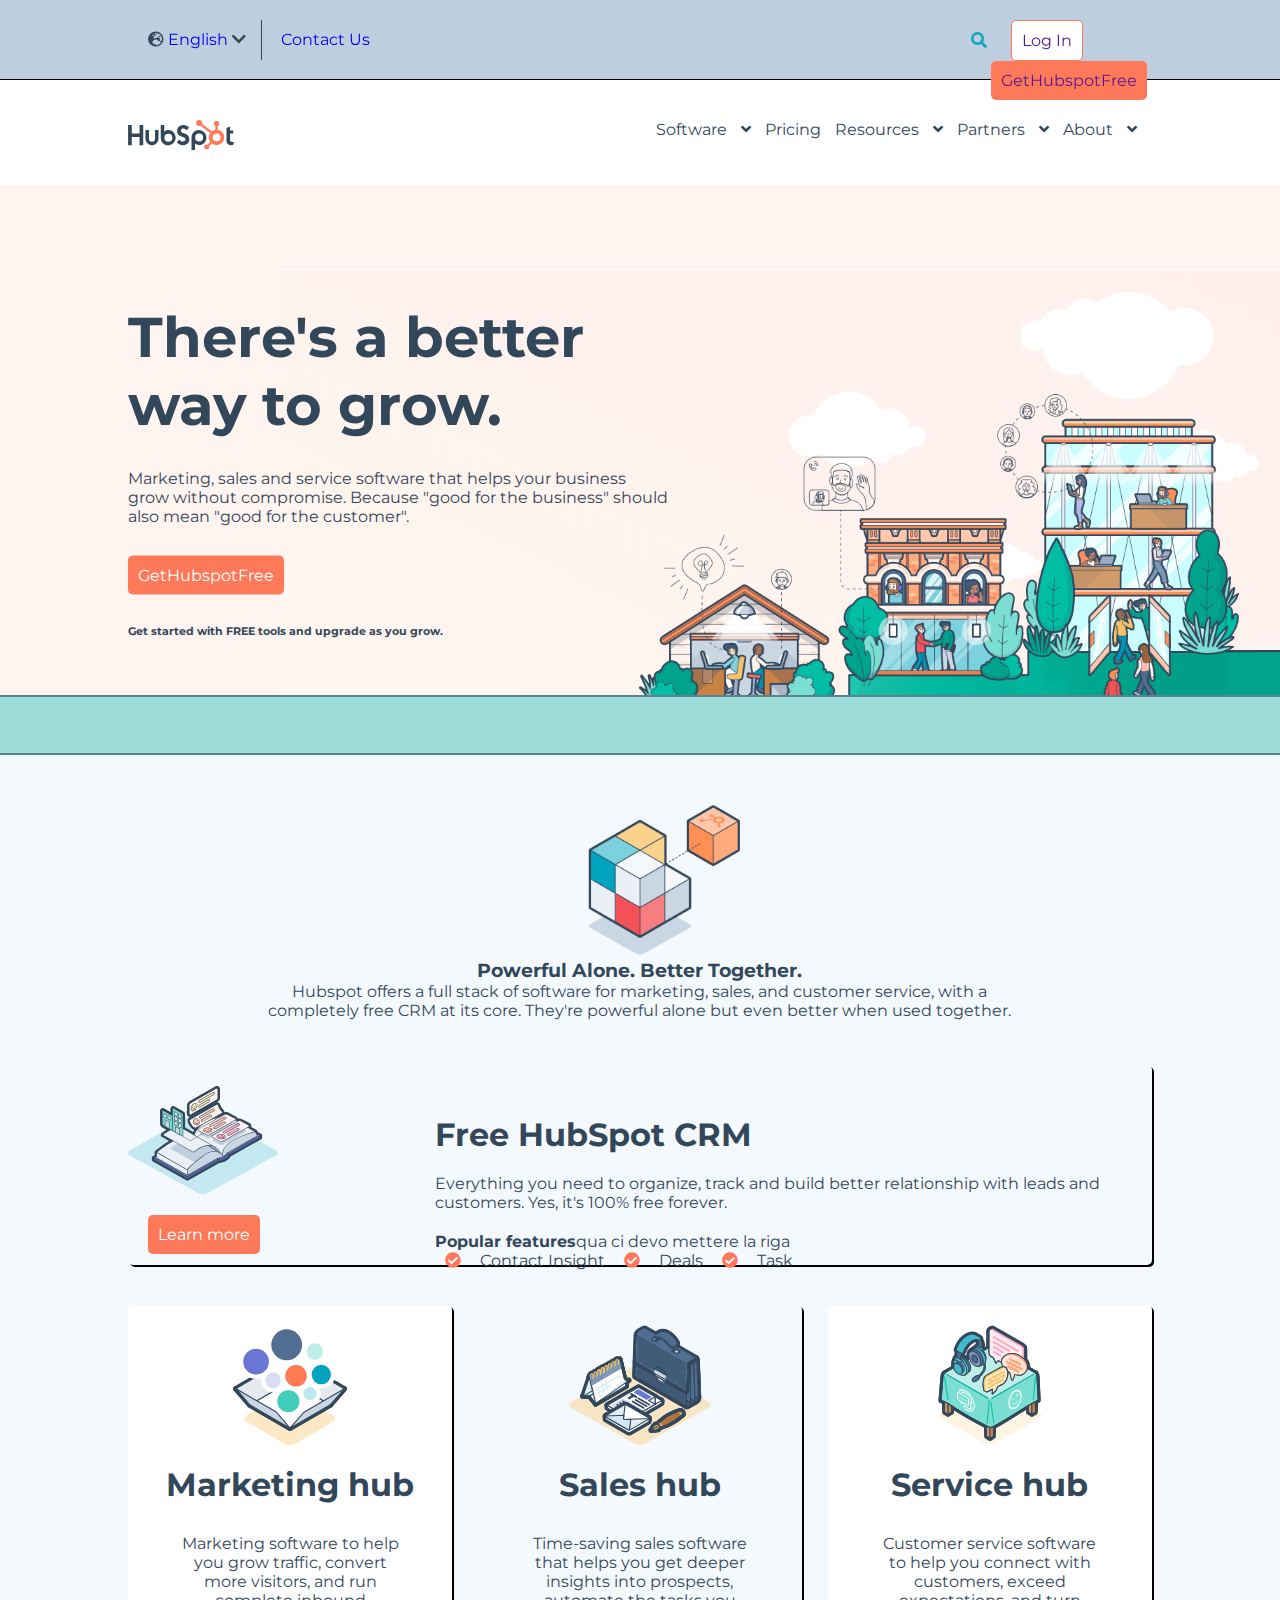
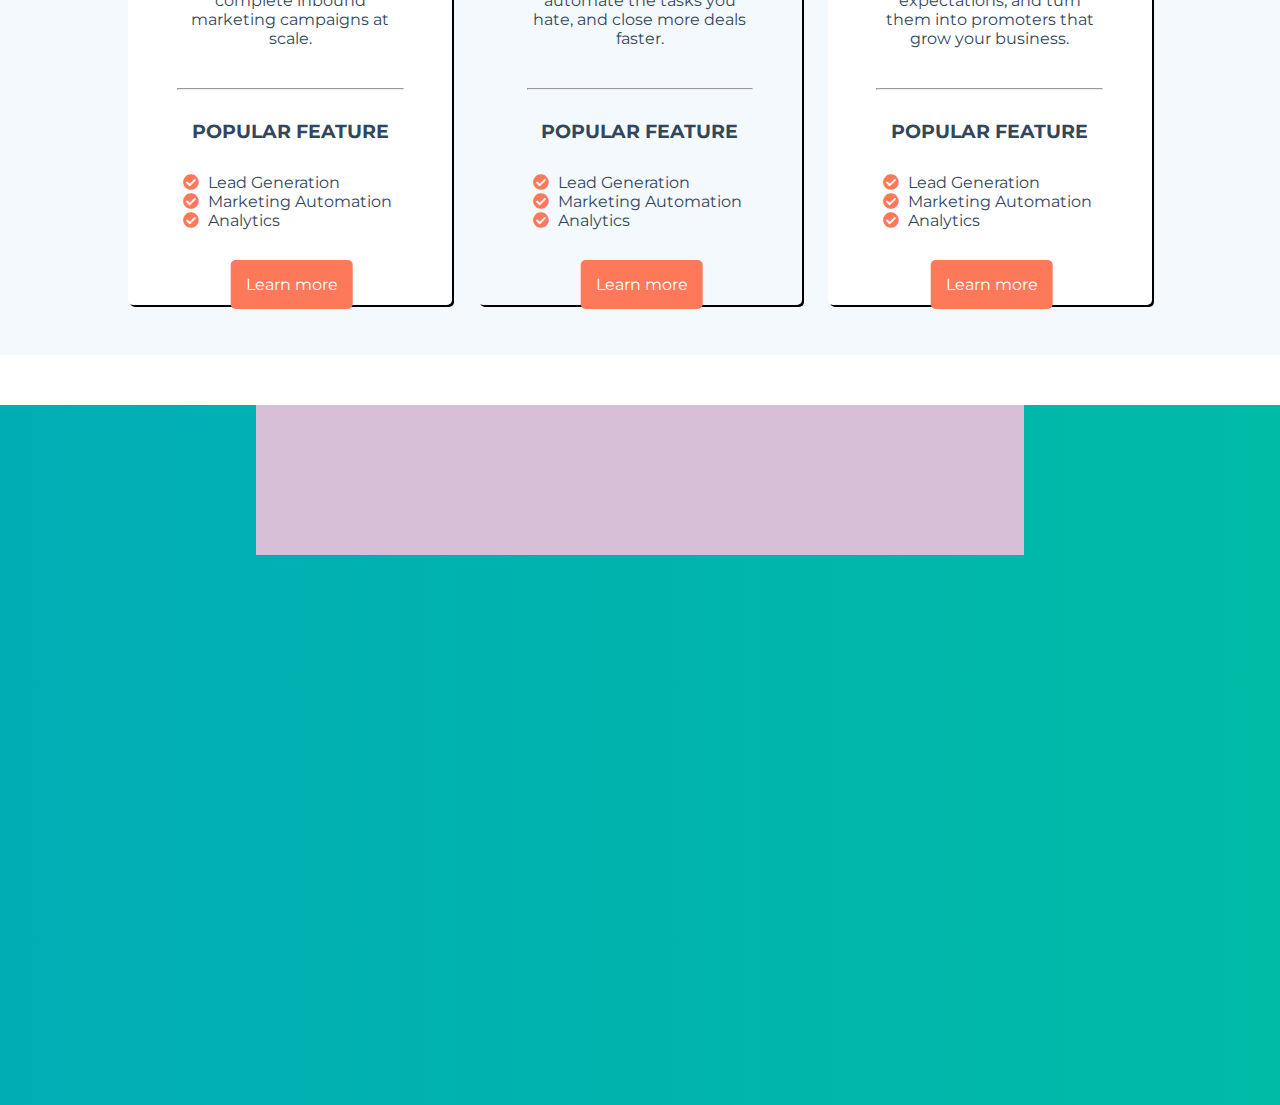
==== assets/index.html @ 080c0c71 "monday push" ====
<!DOCTYPE html>
<html lang="en">
<head>
  <meta charset="UTF-8">
  <meta http-equiv="X-UA-Compatible" content="IE=edge">
  <meta name="viewport" content="width=,initial-scale=1.0">
  <link rel="preconnect" href="https://fonts.gstatic.com">
  <link href="https://fonts.googleapis.com/css2?family=Montserrat:wght@200;400;600;800&display=swap" rel="stylesheet">
  <link rel="stylesheet" href="  https://cdnjs.cloudflare.com/ajax/libs/font-awesome/5.15.2/css/all.min.css">
  <link rel="stylesheet" href="css/style.css">
  <title>Hubspot</title>
</head>

<!-- qua si inizia a piangere -->
<body>
<header>
  <div class="fixnav"> <!-- nav menù fixed -->
    <div class="fixnav-box clearfix">
      <div class="nav-box1 w-50 float-left"> <!-- english - contact us -->
        <div class="english grp-thing">
          <i class="fas fa-globe-europe"></i>
          <a href="#">English</a>
          <i class="fas fa-chevron-down"></i>
        </div>
        <div class="cntc-us grp-thing">
          <a href="#">Contact Us</a>
        </div>
      </div>
      <div class="nav-box2 w-50 float-left"> <!-- buttons login free -->
        <div class="lens grp-thing">
          <i class="fas fa-search"></i>
        </div>
        <div class="btn white-btn">
          <a href="">Log In</a>
        </div>
        <div class="btn orange-btn">
          <a href="">GetHubspotFree</a>
        </div>
      </div>
    </div>
  </div>

  <div class="menu-hub"> <!-- menù di navigazione -->
    <div class="menuhub-box clearfix">
      <div class="logo-hub w-50 float-left"> <!-- logo -->
        <img src="img/logo.svg" alt="logo con o arancio">
      </div>
      <div class="list-hub w-50 float-left"> <!-- lista con le freccette -->
        <ul>
          <li>
            Software
          </li>
          <li>
            <i class="fas fa-angle-down"></i>
          </li>
          <li>
            Pricing
          </li>
          <li>
            Resources
          </li>
          <li>
            <i class="fas fa-angle-down"></i>
          </li>
          <li>
            Partners
          </li>
          <li>
            <i class="fas fa-angle-down"></i>
          </li>
          <li>
            About
          </li>
          <li>
            <i class="fas fa-angle-down"></i>
          </li>
        </ul>
      </div>
    </div>
  </div>

  <div class="jumbotron"> <!--  -->
    <div class="jumbo-box">
      <div class="jumbotron-txt w-50">
        <div class="jmb-blabla">
          <h1>There's a better way to grow.</h1>
          <p>Marketing, sales and service software that helps your business grow without compromise. Because "good for the business" should also mean "good for the customer".</p>
        </div>
        <a class="btn orange-btn big">
          GetHubspotFree
        </a>
        <h6>
          Get started with FREE tools and upgrade as you grow.
        </h6>
      </div>
    </div>
    <div class="green-box">
    </div>
  </div>
</header>

<section class="grey-cube"> <!-- parte col mini cubo in alto-->
  <div class="box-cubo">
    <div class="cubo"> <!-- questo è il box col cubo -->
      <div>
        <img src="img/cube.webp" alt="">
      </div>
      <div class="cubo-txt">
        <h3>
          Powerful Alone. Better Together.
        </h3>
        <p>
          Hubspot offers a full stack of software for marketing, sales, and customer service, with a completely free CRM at its core. They're powerful alone  but even better when used together.
        </p>
      </div>

    </div>
  </div>

  <div class="free-crm clearfix"> <!-- parte del free crm -->
    <div class="crm-book float-left"> <!-- parte 40% -->
      <img src="img/book.svg" alt="libraccio">
      <div class="btn orange-btn">
        Learn more
      </div>
    </div>
    <div class="crm-txt float-left"> <!-- parte 60% -->
      <h1>
        Free HubSpot CRM
      </h1>
      <p>
        Everything you need to organize, track and build better relationship with leads and customers. Yes, it's 100% free forever. 
      </p>
      <div class="line w-50 clearfix">
        <div class="pop-txt float-left">
          <h4>
            Popular features
          </h4>
        </div>
        <div class="pop-line float-left">
          qua ci devo mettere la riga
        </div>
      </div>
      <div class="pop-list">
        <ul>
          <li>
            <i class="fas fa-check-circle"></i>
          </li>
          <li>
            Contact Insight
          </li>
          <li>
            <i class="fas fa-check-circle"></i>
          </li>
          <li>
            Deals
          </li>
          <li>
            <i class="fas fa-check-circle"></i>
          </li>
          <li>
            Task
          </li>
        </ul>
      </div>
    </div>
  </div>

  <div class="box-threesec"> <!-- parte coi tre box -->
    <div class="threebox clearfix">
      <div class="first w-33 float-left"> <!-- primo box -->
        <div class="mini-box">
          <img src="img/buble.svg" alt="">
          <h1>
            Marketing hub
          </h1>
          <p>
            Marketing software to help you grow traffic, convert more visitors, and run complete inbound marketing campaigns at scale.
          </p>
          <hr>
        </div>
        <div class="mini-box2">
          <h3>
            popular feature
          </h3>
          <ul>
            <li>
              <i class="fas fa-check-circle"></i>
              Lead Generation
            </li>
            <li>
              <i class="fas fa-check-circle"></i>
              Marketing Automation
            </li>
            <li>
              <i class="fas fa-check-circle"></i>
              Analytics
            </li>
          </ul>
          <div class="btn orange-btn">
            Learn more
          </div>
        </div>
      </div>

      <div class="sec w-33 float-left"> <!-- secondo box -->
        <div class="mini-box">
          <img src="img/office.svg" alt="">
          <h1>
            Sales hub
          </h1>
          <p>
            Time-saving sales software that helps you get deeper insights into prospects, automate the tasks you hate, and close more deals faster.
          </p>
          <hr>
        </div>
        <div class="mini-box2">
          <h3>
            popular feature
          </h3>
          <ul>
            <li>
              <i class="fas fa-check-circle"></i>
              Lead Generation
            </li>
            <li>
              <i class="fas fa-check-circle"></i>
              Marketing Automation
            </li>
            <li>
              <i class="fas fa-check-circle"></i>
              Analytics
            </li>
          </ul>
          <div class="btn orange-btn">
            Learn more
          </div>
        </div>
      </div>

      <div class="third w-33 float-left"> <!-- terzo box -->
        <div class="mini-box">
          <img src="img/table.svg" alt="">
          <h1>
            Service hub
          </h1>
          <p>
            Customer service software to help you connect with customers, exceed expectations, and turn them into promoters that grow your business.
          </p>
          <hr>
        </div>
        <div class="mini-box2">
          <h3>
            popular feature
          </h3>
          <ul>
            <li>
              <i class="fas fa-check-circle"></i>
              Lead Generation
            </li>
            <li>
              <i class="fas fa-check-circle"></i>
              Marketing Automation
            </li>
            <li>
              <i class="fas fa-check-circle"></i>
              Analytics
            </li>
          </ul>
          <div class="btn orange-btn">
            Learn more
          </div>
        </div>
      </div>

    </div>
  </div>
</section>

<section><!-- parte che mi farà piangere  -->
  <div class="gridbox"> <!-- parte scritta -->
    <div class="grid-title"> 
      <h2>

      </h2>
      <p>

      </p>

    </div>
    <div class="grid-thing clearfix"> <!-- griglia che fa piangere -->
      <div class="row-1 w-25 float-left">

      </div>
      <div class="row2 w-25 float-left">

      </div>

    </div>
  </div>

</section>




<script> /* grazie */
  alert("suca pesante")
</script>




</body>
</html>
---- assets/css/style.css ----
* {
  margin: 0;
  padding: 0;
  box-sizing: border-box;

}

body{
  font-family: 'Montserrat', sans-serif;
  min-width: 1200px;
  color: rgb(51, 71, 91);
}

.clearfix:after{
  content: "";
  display: table;
  clear: both;
}

.float-left {
  float: left;
}

.float-right {
  float: right;
}

.w-50 {
  width: 50%;
}

.w-33 {
  width: calc(95% / 3);
}

.w-25{
  width: calc(100% / 4);
}

a{
  text-decoration: none;
}


.btn {
  display: inline-block;
  border-radius: 5px;
  padding: 10px 10px;
}


/* fixed navbar */
.fixnav{
  position: fixed;
  height: 80px;
  width: 100%;
  border-bottom: 1px solid black;
  background-color: rgb(189, 206, 223);
  z-index: 9999;
}

.fixnav-box{
  width: 80%;
  height: 50px;
  margin: auto;
  padding: 20px;
}

.nav-box1{
  height: 40px;
  line-height: 40px;
}

.nav-box2{
  padding-left: 331px;
}

.grp-thing{
  display: inline-block;
}

.english.grp-thing{
  padding-right: 15px;
  border-right: 1px solid rgb(51, 71, 91);
}

.cntc-us.grp-thing{
  padding-left: 15px;
}

.lens.grp-thing{
  color: rgb(17, 166, 191);
}

.btn.white-btn{
  background-color: white;
  color: rgb(254, 120, 90);
  border: 1px solid rgb(254, 120, 90);
  margin-left: 20px;
}

.btn.orange-btn{
  background-color: rgb(254, 120, 90);
  color: white;
  margin-left: 20px;
}


/* parte col menù */
.menu-hub{
  height: 185px;
  width: 100%;
  padding-top: 100px;
}

.menuhub-box{
  padding-top: 20px;
  width: 80%;
  height: 85px;
  margin: auto;
}

.list-hub{
  text-align: center;
}

.list-hub li{
  list-style: none;
  display: inline;
  padding-left: 5px;
  padding-right: 5px;
}

/* la parte del jumbotron */
.jumbotron{
  position: relative;
  height: 570px;
  background-image: url(../img/jumbotron.png);
  background-color: rgb(255, 244, 239);
  background-size: 1000px;
  background-repeat: no-repeat;
  background-position: 100% 100%;
}

.jumbo-box{
  width: 80%;
  height: 470px;
  margin: auto;
}

.jumbotron-txt.w-50{
  padding-right: 100px;
}

.jumbotron-txt{
  position: absolute;
  top: 50%;
  transform: translateY(-50%);
}

.jumbotron-txt h1{
  font-size: 3.5em;
  padding-bottom: 30px;
}

.jumbotron-txt p{
  font-size: 1em;
  padding-bottom: 30px;
}


.btn.btn.orange-btn.big{
  margin-left: 0;
  margin-bottom: 30px;
}

.green-box{
  position: absolute;
  margin-top: 40px;
  height: 60px;
  width: 100%;
  border-top: 2px solid rgb(89, 131, 142);
  border-bottom: 2px solid rgb(89, 131, 142);
  background-color: rgb(156, 220, 216);
  overflow: hidden;
}

/* parte col cubo */
.grey-cube{
  background-color: rgb(244, 249, 253);
}

.box-cubo{
  height: 270px;
}

.box-cubo .cubo{
  width: 80%;
  margin: auto;
  text-align: center;
}

.cubo .cubo-txt{
  width: 73%;
  margin: auto;
}

.cubo img{
  height: 150px;
  margin-top: 50px;
}

.grey-cube .free-crm{
  width: 80%;
  margin: auto;
  margin-top: 40px;
  margin-bottom: 40px;
  height: 200px;
  border-radius: 5px;
  box-shadow: 2px 2px 0px 0px black;
}

.crm-book{
  width: 30%;
  height: 150px;
}

.crm-book img{
  height: 150px;
  width: 150px;
  line-height: 150px;
  display: block;
}

.crm-txt {
  width: 70%;
  margin-top: 50px;
}

.crm-txt h1{
  margin-bottom: 20px;
}

.crm-txt p{
  margin-bottom: 20px;
}

.pop-list ul{
  list-style: none;
  display: inline-block;
}

.pop-list li{
  display: inline-block;
  padding-left: 5px;
  padding-right: 5px;
}

.fas.fa-check-circle{
  color: rgb(254, 120, 90);
  padding-left: 5px;
  padding-right: 5px;
}

.box-threesec{
  height: 650px;
  width: 80%;
  margin: auto;
  border-radius: 5px;
  margin-bottom: 50px;
}

.first, .third{
  background-color: white;
  height: 600px;
  border-radius: 5px;
  box-shadow: 2px 2px 0px 0px black;
}

.sec{
  height: 600px;
  margin-left: 2.5%;
  margin-right: 2.5%;
  border-radius: 5px;
  box-shadow: 2px 2px 0px 0px black;
}

.box-threesec img{
  height: 120px;
  display: block;
  margin: 20px auto;
}

.box-threesec h1{
  text-align: center;
  margin-bottom: 30px;
}

.box-threesec p{
  padding: 0 50px;
  text-align: center;
  margin-bottom: 40px;
}

.box-threesec hr{
  width: 70%;
  margin: 0 auto;
  height: 2px;
}

.mini-box2{
  position: relative;
}

.mini-box2 h3{
  margin-top: 30px;
  margin-bottom: 30px;
  text-align: center;
  text-transform: uppercase;
}

.mini-box2 ul{
  list-style: none;
  margin-left: 50px;
  margin-bottom: 30px;
}

.mini-box2 .btn.orange-btn{
  position: absolute;
  left: 50%;
  transform: translateX(-65%);
  padding: 15px;
}

.gridbox{
  height: 700px;
  background-color: rgb(0, 173, 181);
  background-image: linear-gradient(to right, rgb(0, 173, 181), rgb(0, 187, 166));
}

.grid-title{
  width: 60%;
  margin: auto;
  padding-top: 50px;
  background-color: thistle;
  height: 150px;
}

.grid-thing{
  width: 80%;
}
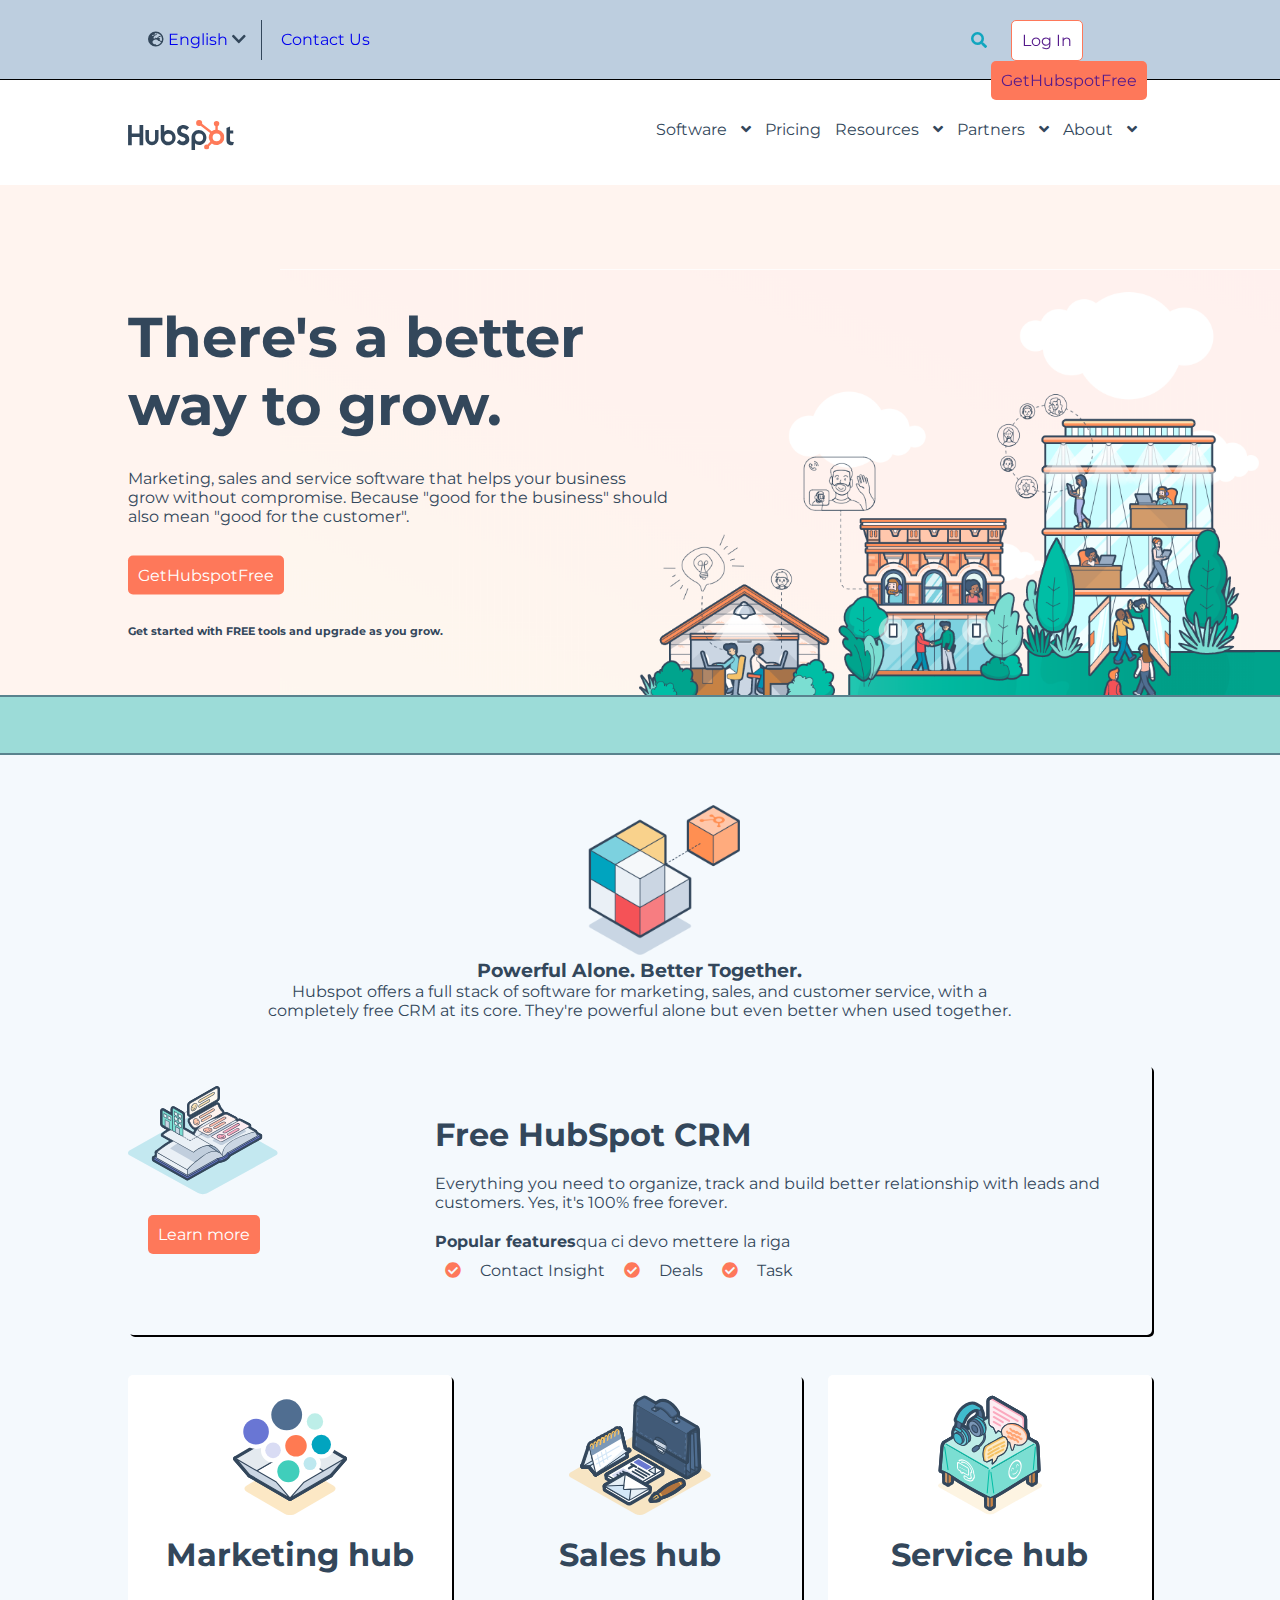
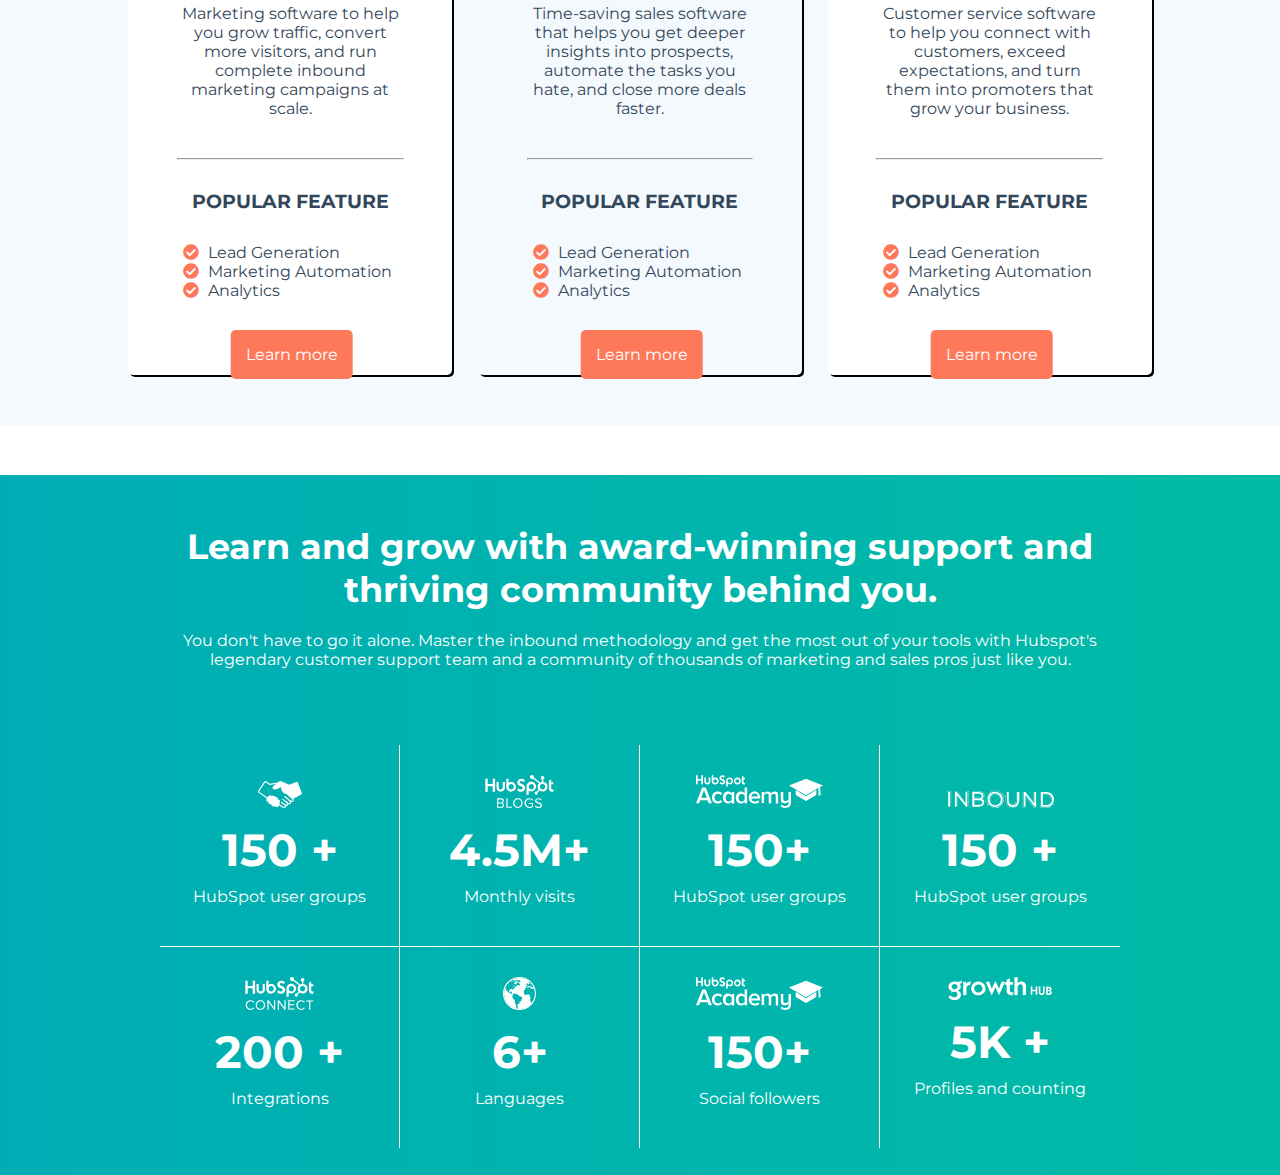
==== commit 181debcb: "scheletro" ====
--- a/assets/index.html
+++ b/assets/index.html
@@ -281,25 +281,160 @@
   <div class="gridbox"> <!-- parte scritta -->
     <div class="grid-title"> 
       <h2>
-
+        Learn and grow with award-winning support and thriving community behind you.
       </h2>
       <p>
-
+        You don't have to go it alone. Master the inbound methodology and get the most out of your tools with Hubspot's legendary customer support team and a community of thousands of marketing and sales pros just like you.
       </p>
-
-    </div>
-    <div class="grid-thing clearfix"> <!-- griglia che fa piangere -->
-      <div class="row-1 w-25 float-left">
-
-      </div>
-      <div class="row2 w-25 float-left">
-
-      </div>
-
-    </div>
-  </div>
-
+    </div>
+
+    <div class="grid-thing"> <!-- griglia che fa piangere -->
+      <div class="row-1 clearfix"> <!-- prima riga di griglia -->
+        <div class="unos w-25 float-left">
+          <div class="grid-box">
+            <img src="img/hands.svg" alt="">
+          </div>
+          <div class="grid-box2">
+            <h2>
+              150 +
+            </h2>
+            <p>
+              HubSpot user groups
+            </p>
+          </div>
+        </div>
+
+        <div class="dos w-25 float-left">
+          <div class="grid-box">
+            <img src="img/blogs.svg" alt="">
+          </div>
+          <div class="grid-box2">
+            <h2>
+              4.5M+
+            </h2>
+            <p>
+              Monthly visits
+            </p>
+          </div>
+        </div>
+
+        <div class="tres w-25 float-left">
+          <div class="grid-box">
+            <img src="img/academy.svg" alt="">
+          </div>
+          <div class="grid-box2">
+            <h2>
+              150+
+            </h2>
+            <p>
+              HubSpot user groups
+            </p>
+          </div>
+        </div>
+
+        <div class="quatros w-25 float-left">
+          <div class="grid-box">
+            <img src="img/inbound.svg" alt="">
+          </div>
+          <div class="grid-box2">
+            <h2>
+              150 +
+            </h2>
+            <p>
+              HubSpot user groups
+            </p>
+          </div>
+        </div>
+      </div>
+      <div class="row-2 clearfix"> <!-- seconda riga di griglia -->
+        <div class="unos w-25 float-left">
+          <div class="grid-box">
+            <img src="img/connect.svg" alt="">
+          </div>
+          <div class="grid-box2">
+            <h2>
+              200 +
+            </h2>
+            <p>
+              Integrations
+            </p>
+          </div>
+        </div>
+
+        <div class="dos w-25 float-left">
+          <div class="grid-box">
+            <img src="img/globe.svg" alt="">
+          </div>
+          <div class="grid-box2">
+            <h2>
+              6+
+            </h2>
+            <p>
+              Languages
+            </p>
+          </div>
+        </div>
+
+        <div class="tres w-25 float-left">
+          <div class="grid-box">
+            <img src="img/academy.svg" alt="">
+          </div>
+          <div class="grid-box2">
+            <h2>
+              150+
+            </h2>
+            <p>
+              Social followers
+            </p>
+          </div>
+        </div>
+
+        <div class="quatros w-25 float-left">
+          <div class="grid-box">
+            <img src="img/growth.svg" alt="">
+          </div>
+          <div class="grid-box2">
+            <h2>
+              5K +
+            </h2>
+            <p>
+              Profiles and counting
+            </p>
+          </div>
+        </div>
+      </div>
+    </div>
+  </div>
 </section>
+
+<section> <!-- parte coi loghi che fa piange -->
+  <div> <!-- qua ci van i loghi -->
+
+  </div>
+
+  <div> <!-- qua ci va la parte con la tizia china -->
+
+  </div>
+</section>
+
+<footer> <!-- qua ci va il footerone -->
+  <div> <!-- parte del chi siamo e liste con w-25 -->
+
+  </div>
+
+  <div> <!-- lista orizzontale con le lingue -->
+
+  </div>
+
+  <div> <!-- ultima parte -->
+
+  </div>
+
+</footer>
+
+
+
+
 
 
 
--- a/assets/css/style.css
+++ b/assets/css/style.css
@@ -216,7 +216,7 @@
   margin: auto;
   margin-top: 40px;
   margin-bottom: 40px;
-  height: 200px;
+  height: 270px;
   border-radius: 5px;
   box-shadow: 2px 2px 0px 0px black;
 }
@@ -255,6 +255,7 @@
   display: inline-block;
   padding-left: 5px;
   padding-right: 5px;
+  margin-top: 10px;
 }
 
 .fas.fa-check-circle{
@@ -340,13 +341,69 @@
 }
 
 .grid-title{
-  width: 60%;
+  width: 80%;
   margin: auto;
   padding-top: 50px;
-  background-color: thistle;
-  height: 150px;
+  padding-left: 25px;
+  padding-right: 25px;
+  height: 270px;
+  color: white;
+  text-align: center;
+}
+
+.grid-title h2{
+  font-size: 35px;
+  margin-bottom: 20px;
+}
+
+.grid-title p{
+  margin-bottom: 20px;
 }
 
 .grid-thing{
   width: 80%;
-}+}
+
+.grid-thing{
+  width: 75%;
+  margin: auto;
+  text-align: center;
+}
+
+.unos, .dos, .tres, .quatros{
+  padding: 30px;
+  border-bottom: 1px solid white;
+}
+
+.unos, .dos, .tres{
+  border-right: 1px solid white;
+}
+
+.grid-box{
+  margin-bottom: 10px;
+}
+
+.grid-box2 h2{
+  font-size: 45px;
+  margin-bottom: 10px;
+  color: white;
+}
+
+.grid-box2 p{
+  margin-bottom: 10px;
+  color: white;
+}
+
+.row-2 .unos{
+  border-bottom: none;
+}
+
+.row-2 .dos{
+  border-bottom: none;
+}
+.row-2 .tres{
+  border-bottom: none;
+}
+.row-2 .quatros{
+  border-bottom: none;
+}
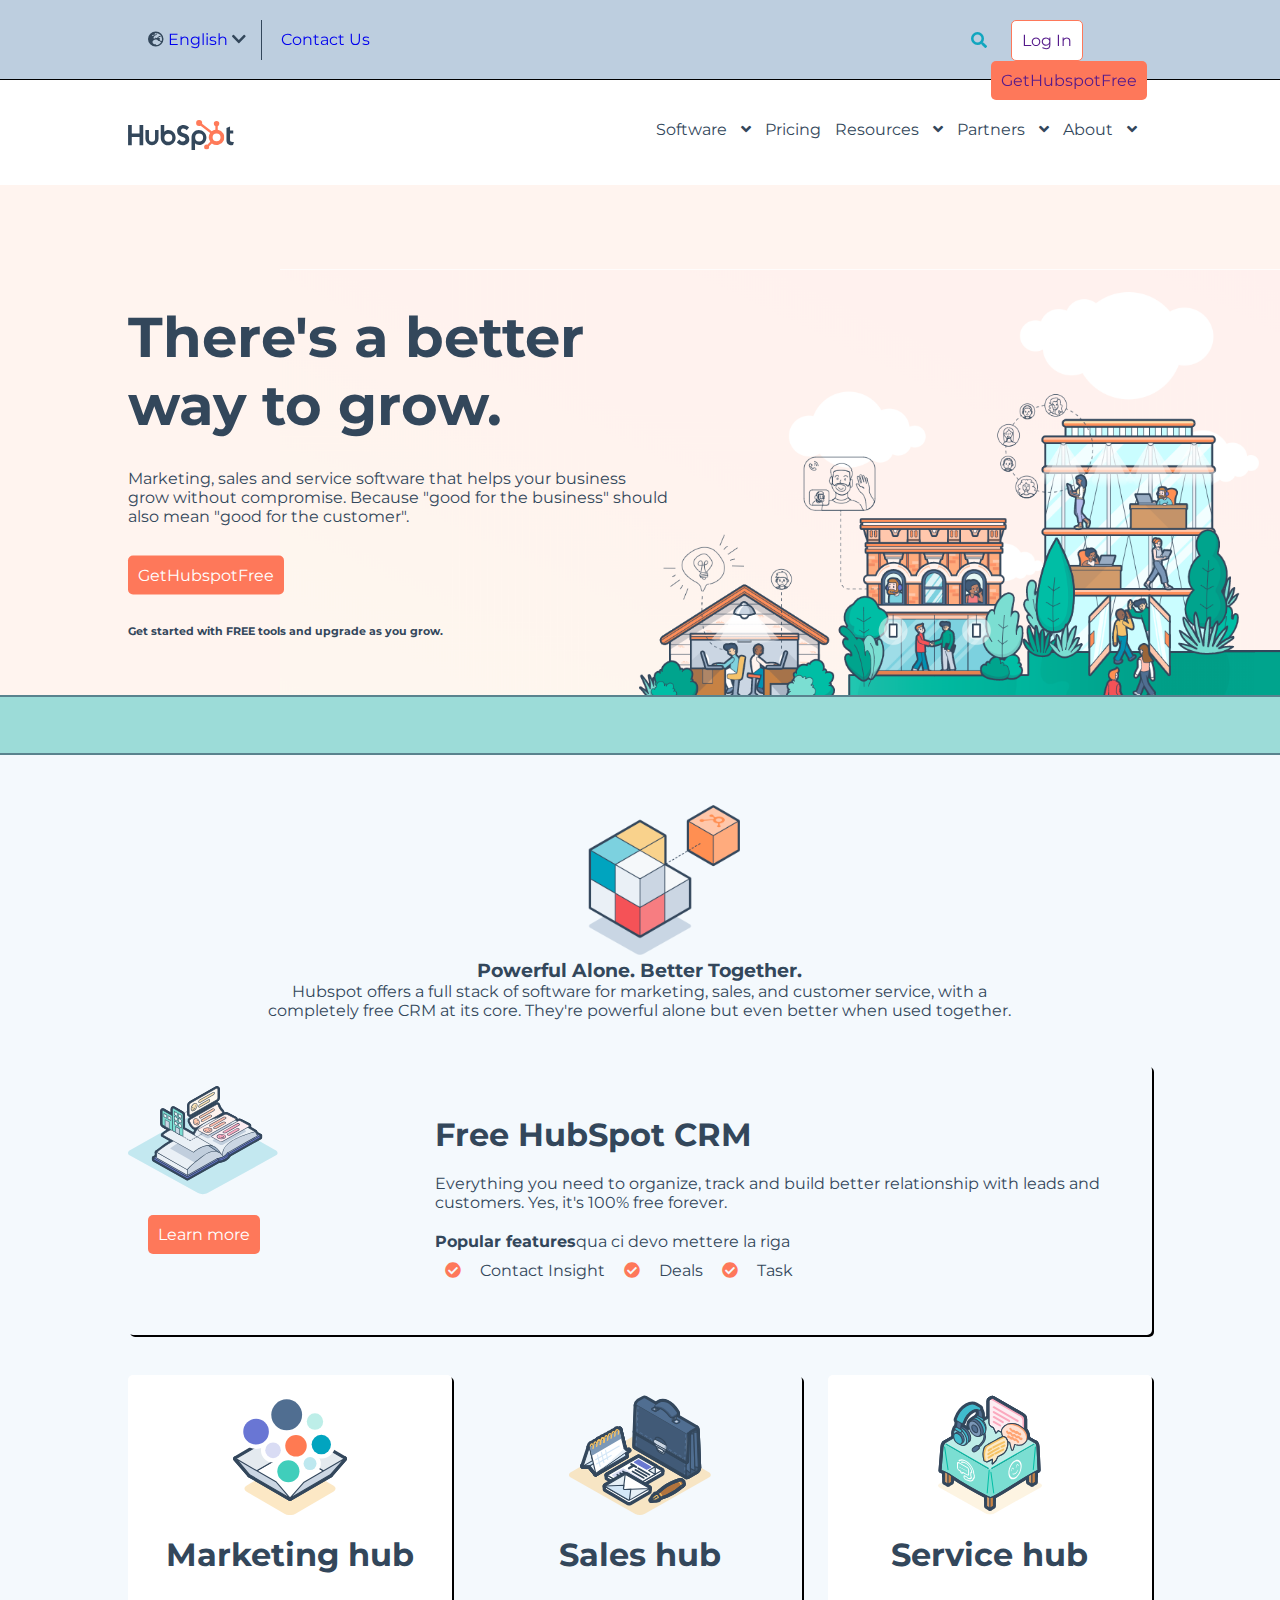
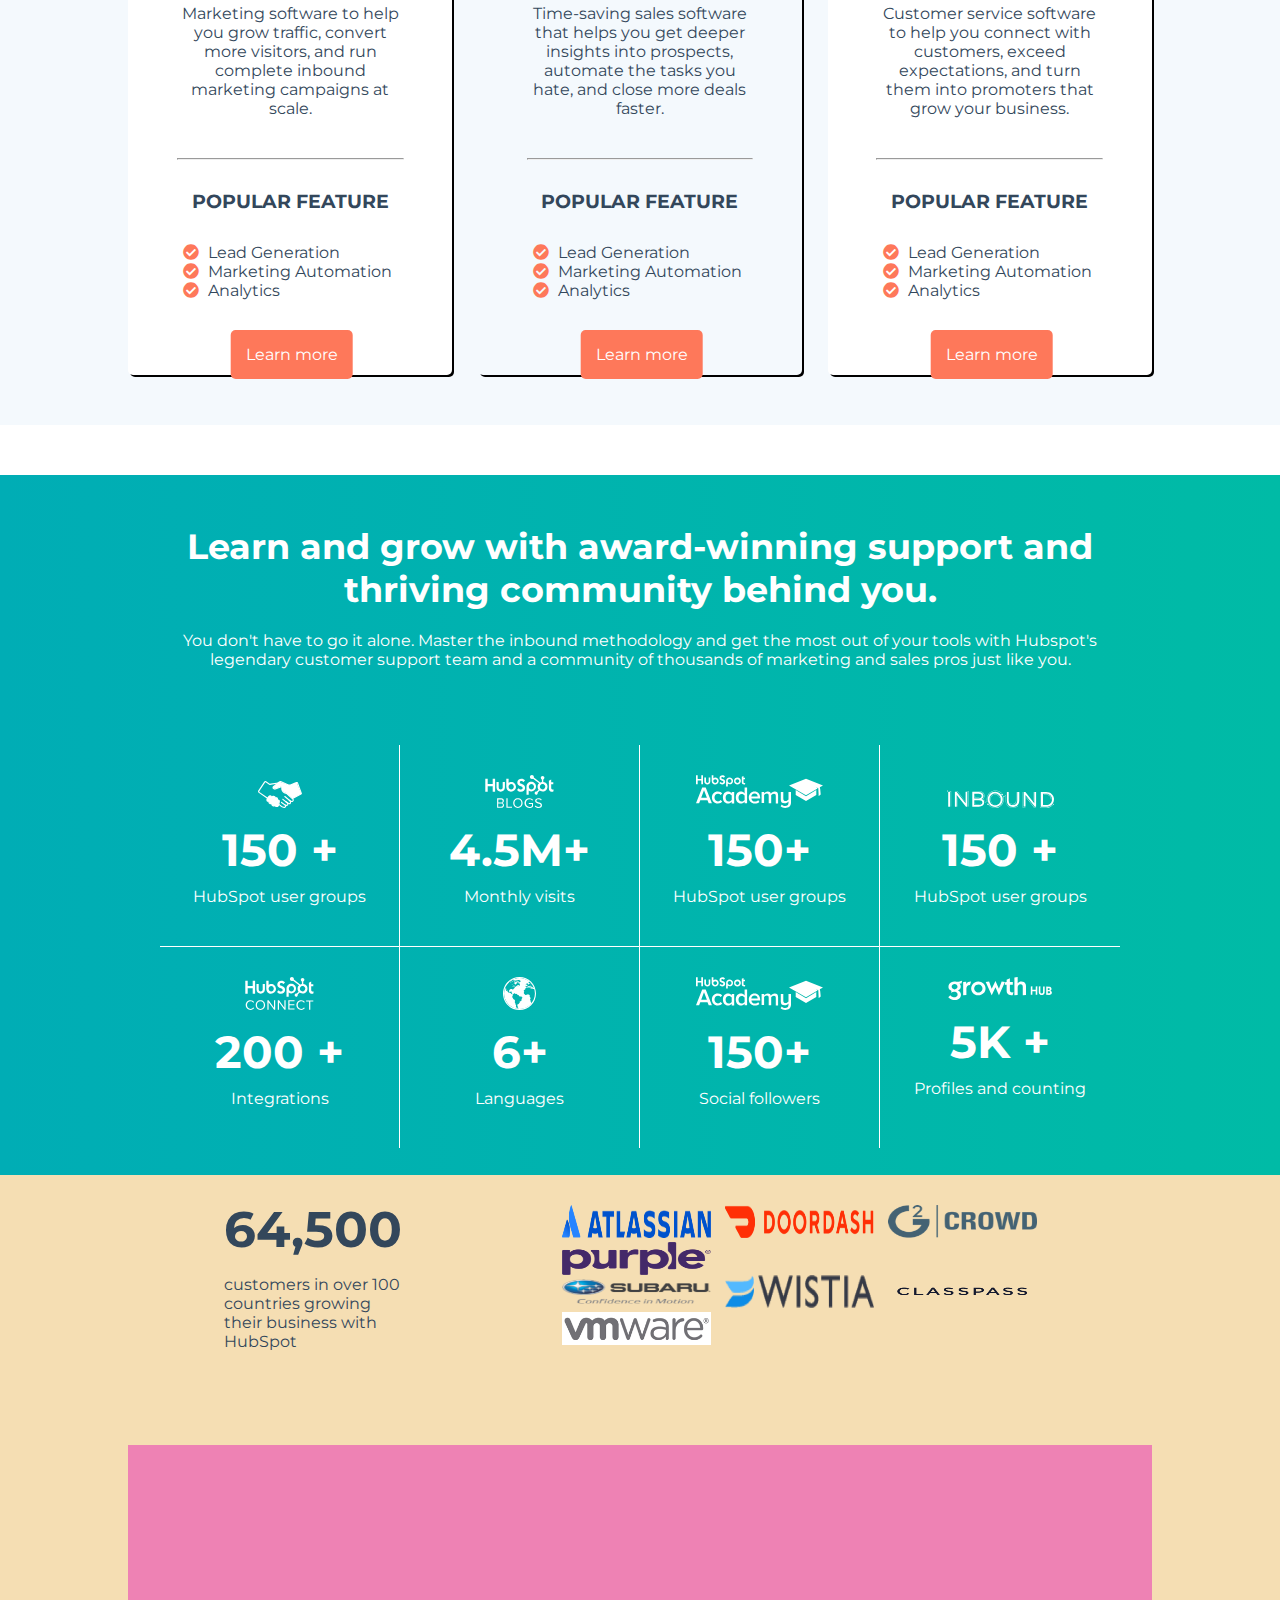
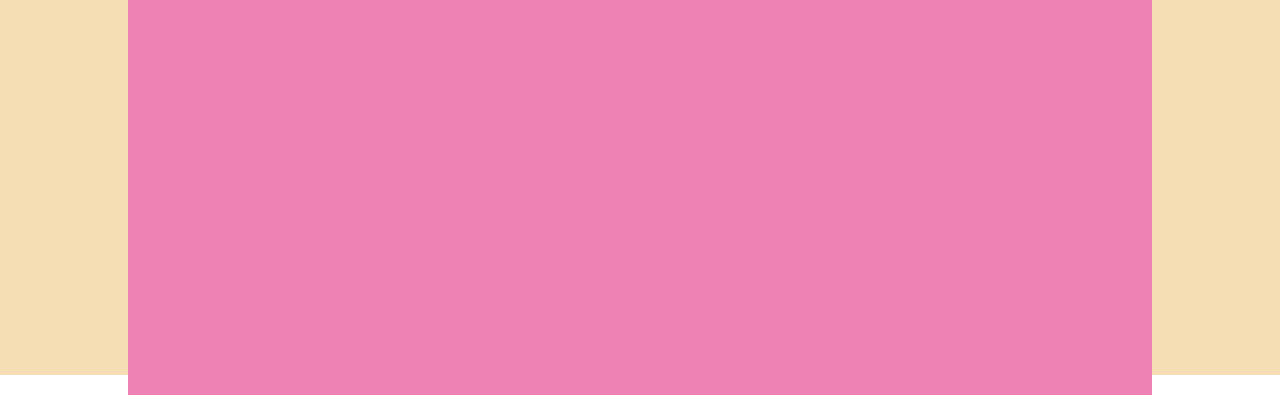
==== commit 409f49ea: "post logos" ====
--- a/assets/index.html
+++ b/assets/index.html
@@ -407,12 +407,63 @@
   </div>
 </section>
 
-<section> <!-- parte coi loghi che fa piange -->
-  <div> <!-- qua ci van i loghi -->
-
-  </div>
-
-  <div> <!-- qua ci va la parte con la tizia china -->
+<section class="white-sec"> <!-- parte coi loghi che fa piange -->
+  <div class="logo-box clearfix"> <!-- qua ci van i loghi -->
+    <div class="sixfour float-left">
+      <div class="line1">
+        <h1>
+          64,500
+        </h1>
+      </div>
+      <div class="line2">
+        <p>
+          customers in over 100 countries growing their business with HubSpot
+        </p>
+      </div>
+    </div>
+
+    <div class="logos float-left">
+      <div class="line1">
+        <ul class="row1">
+          <li>
+            <img src="img/atlasian.webp" alt="">
+          </li>
+          <li>
+            <img src="img/doordash.webp" alt="">
+          </li>
+          <li>
+            <img src="img/g2crowd.webp" alt="">
+          </li>
+          <li>
+            <img src="img/purple.webp" alt="">
+          </li>
+        </ul>
+      </div>
+
+      <div class="line2">
+        <ul class="row2">
+          <li>
+            <img src="img/subaru.webp" alt="">
+          </li>
+          <li>
+            <img src="img/wistia.webp" alt="">
+          </li>
+          <li>
+            <img src="img/classpass.webp" alt="">
+          </li>
+          <li>
+            <img src="img/vmware.webp" alt="">
+          </li>
+        </ul>
+      </div>
+
+
+
+    </div>
+
+  </div>
+
+  <div class="grow-up"> <!-- qua ci va la parte con la tizia china -->
 
   </div>
 </section>
--- a/assets/css/style.css
+++ b/assets/css/style.css
@@ -407,3 +407,66 @@
 .row-2 .quatros{
   border-bottom: none;
 }
+
+.white-sec{
+  background-color: wheat;
+  height: 800px;
+}
+
+.logo-box{
+  width: 65%;
+  height: 230px;
+  margin: auto;
+  margin-bottom: 40px;
+  padding-top: 30px;
+}
+
+.sixfour{
+  width: 40%;
+  height: 50%;
+}
+
+.logos{
+  width: 60%;
+  height: 50%;
+}
+
+.grow-up{
+  width: 80%;
+  height: 550px;
+  margin: auto;
+  background-color: rgb(238, 130, 180);
+  margin-bottom: 50px;
+}
+
+.line1 h1{
+  font-size: 50px;
+  margin-bottom: 20px;
+  line-height: 50px;
+}
+
+.line2 p{
+  margin-bottom: 20px;
+  padding-right: 150px;
+}
+
+.logos li{
+  list-style: none;
+  display: inline;
+  padding-left: 5px;
+  padding-right: 5px;
+}
+
+.logos img{
+  width: 149px;
+  height: 33px;
+}
+
+.logos .line1{
+  height: 50%;
+  margin-bottom: 20px
+}
+
+.logos .line2{
+  height: 50%;
+}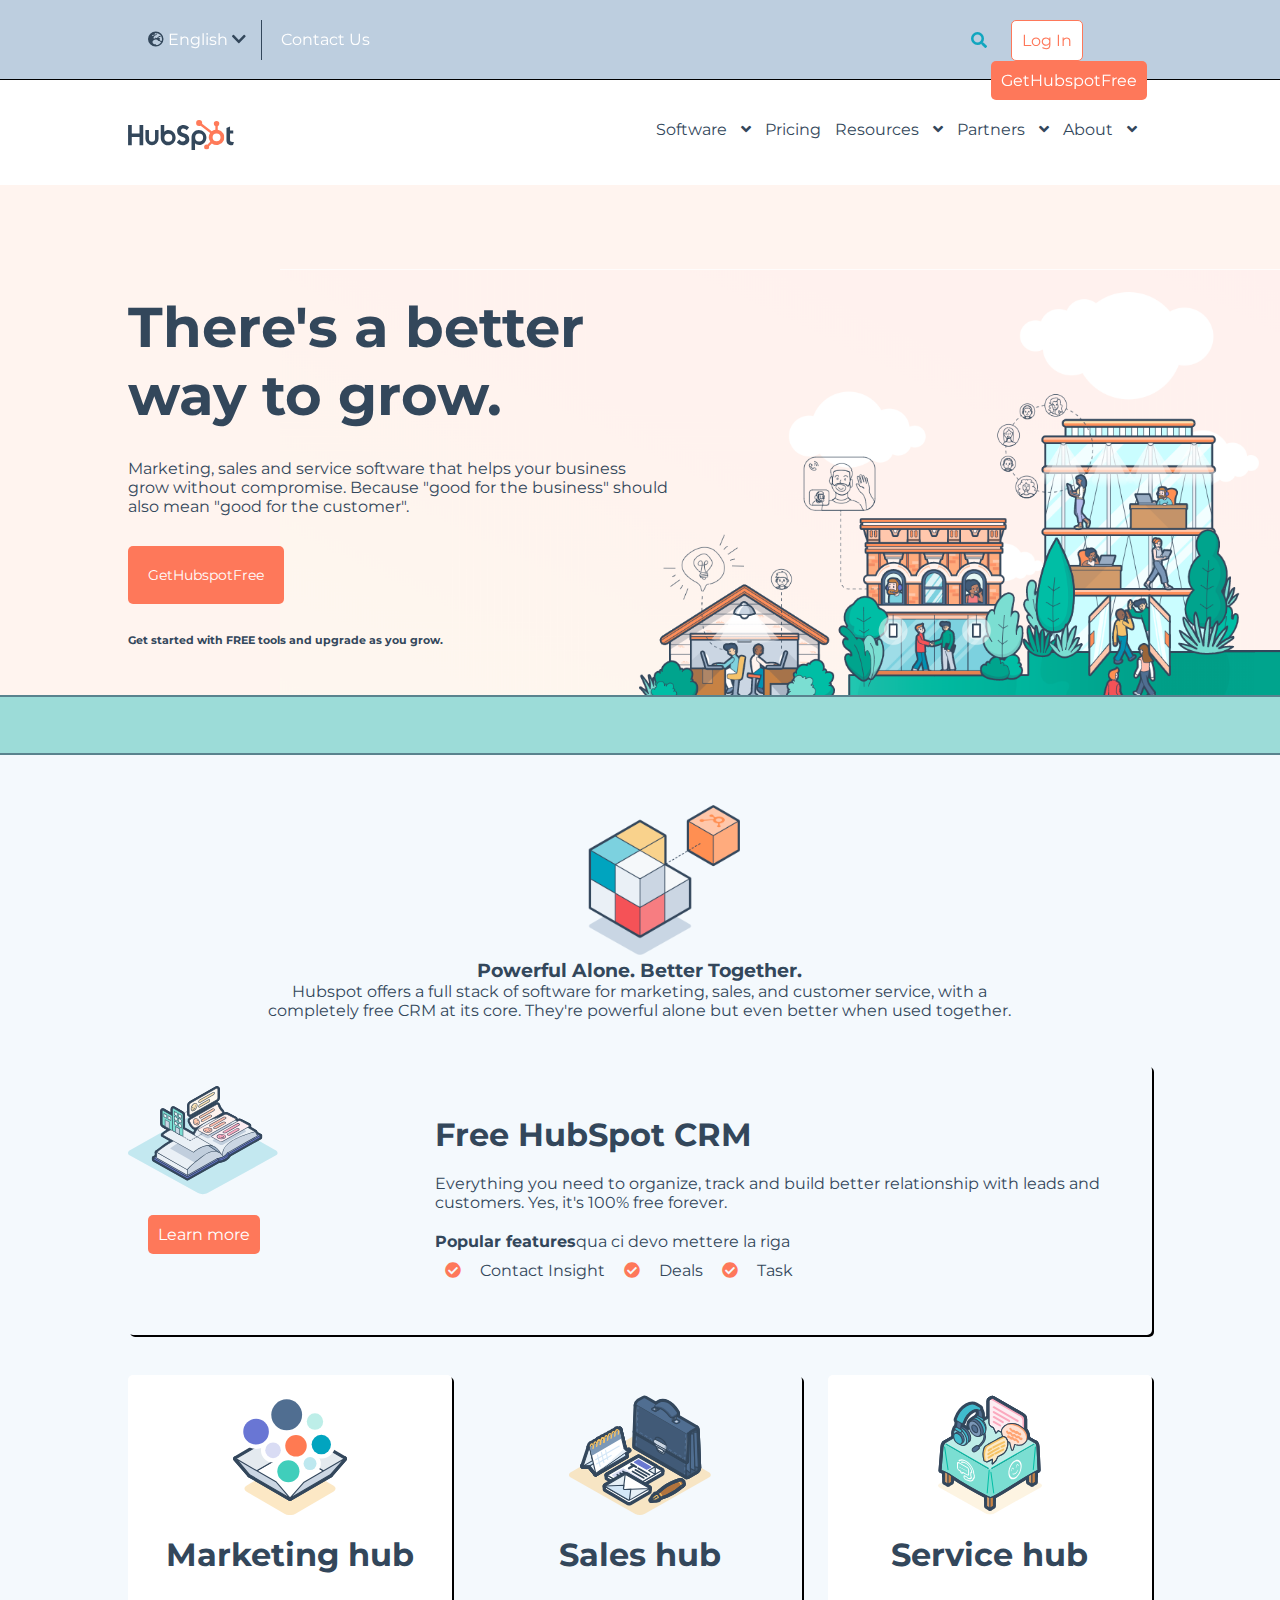
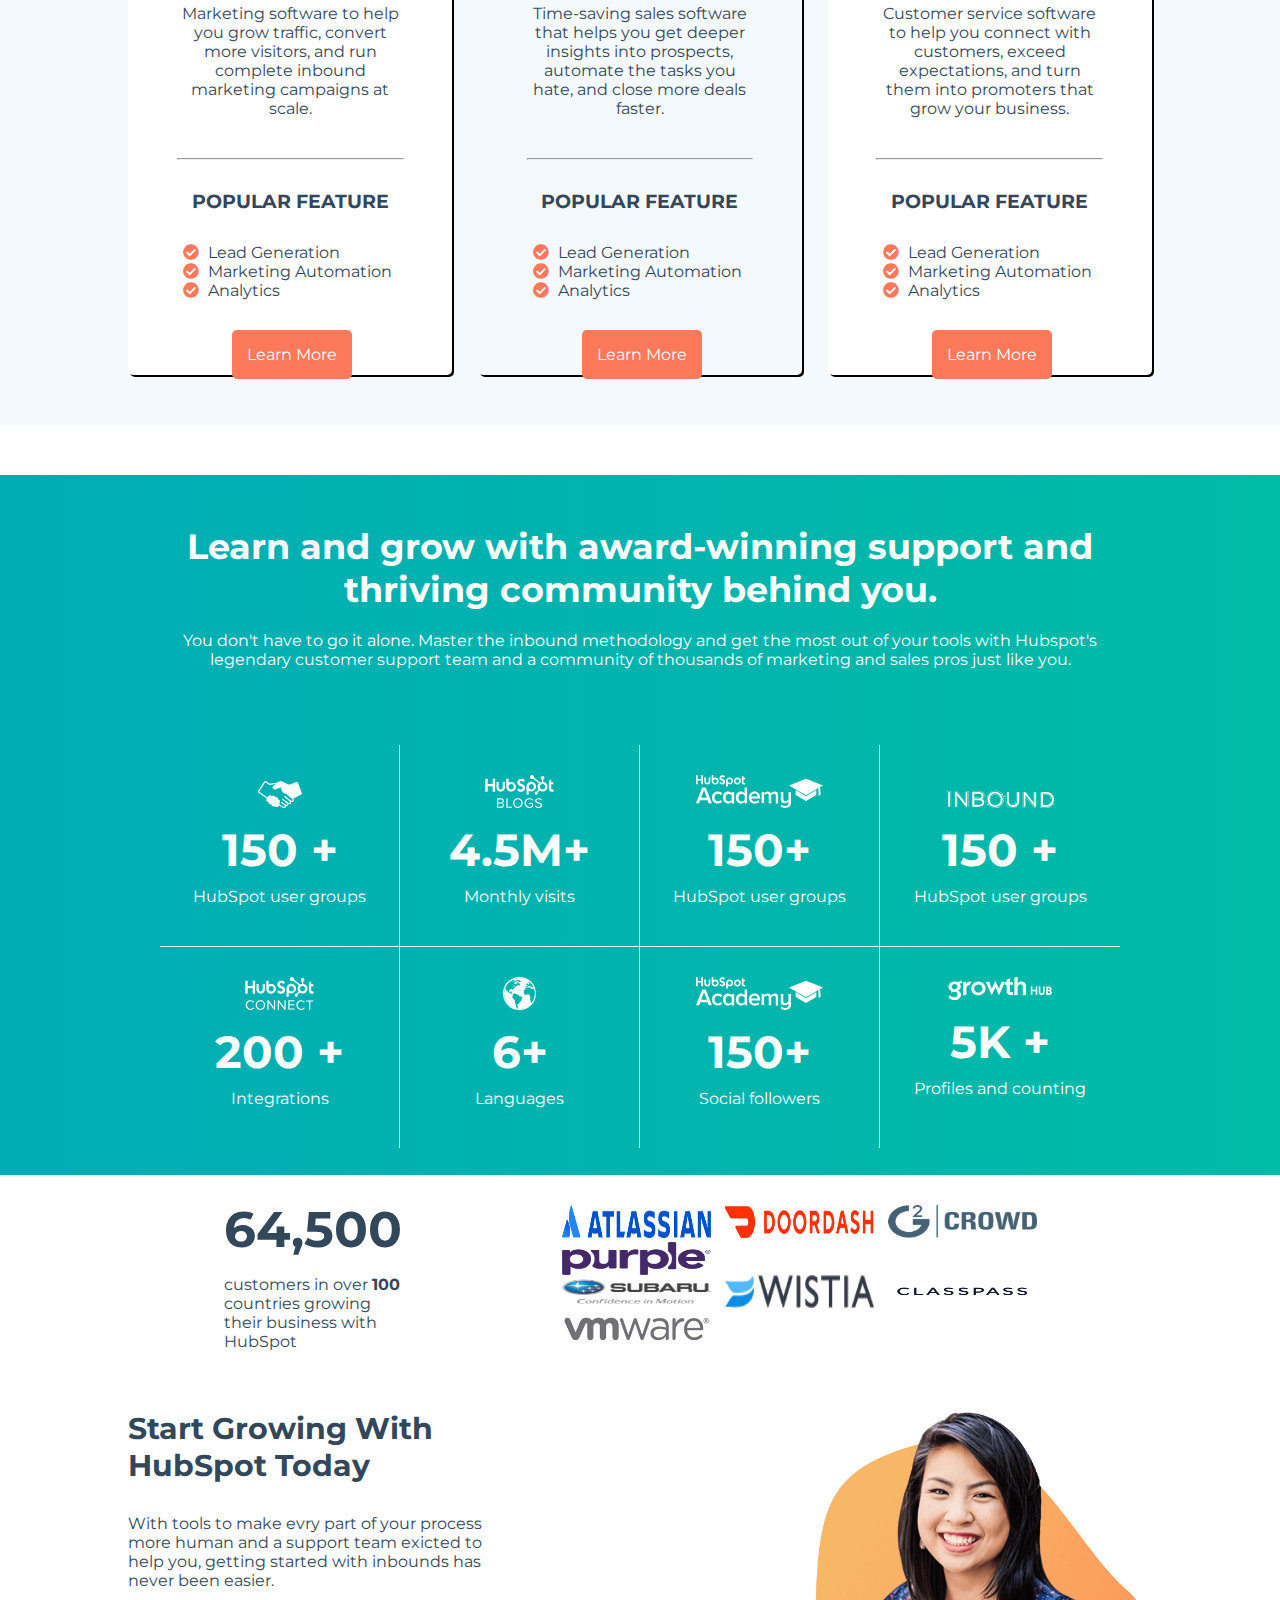
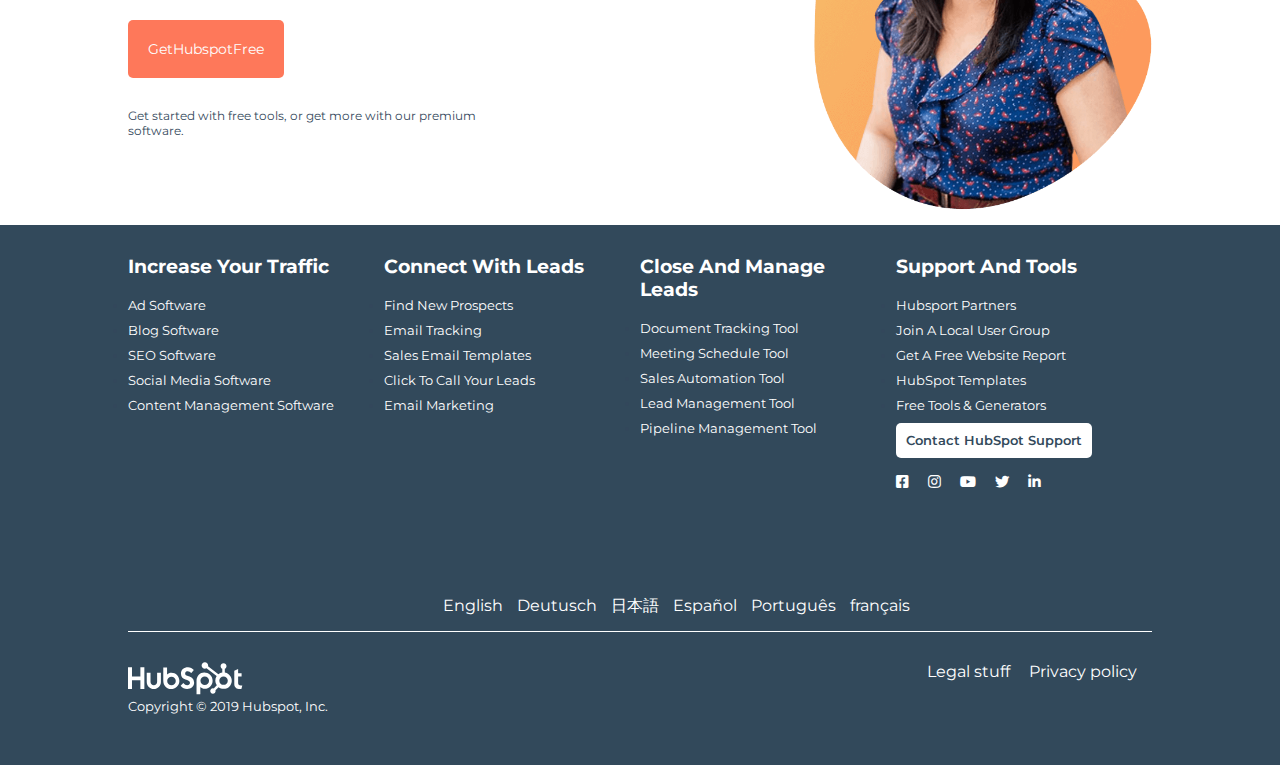
==== commit adfde91d: "almost done" ====
--- a/assets/index.html
+++ b/assets/index.html
@@ -198,7 +198,7 @@
             </li>
           </ul>
           <div class="btn orange-btn">
-            Learn more
+            <a href="#">Learn More</a>
           </div>
         </div>
       </div>
@@ -233,7 +233,7 @@
             </li>
           </ul>
           <div class="btn orange-btn">
-            Learn more
+            <a href="#">Learn More</a>
           </div>
         </div>
       </div>
@@ -268,7 +268,7 @@
             </li>
           </ul>
           <div class="btn orange-btn">
-            Learn more
+            <a href="#">Learn More</a>
           </div>
         </div>
       </div>
@@ -417,13 +417,13 @@
       </div>
       <div class="line2">
         <p>
-          customers in over 100 countries growing their business with HubSpot
+          customers in over <b>100</b> countries growing their business with HubSpot
         </p>
       </div>
     </div>
 
     <div class="logos float-left">
-      <div class="line1">
+      <div class="line1"> <!-- prima fila di loghi -->
         <ul class="row1">
           <li>
             <img src="img/atlasian.webp" alt="">
@@ -439,8 +439,7 @@
           </li>
         </ul>
       </div>
-
-      <div class="line2">
+      <div class="line2"> <!-- seconda fila di loghi -->
         <ul class="row2">
           <li>
             <img src="img/subaru.webp" alt="">
@@ -464,22 +463,187 @@
   </div>
 
   <div class="grow-up"> <!-- qua ci va la parte con la tizia china -->
+    <div class="box-grow clearfix">
+      <div class="grow w-50 float-left">
+        <div>
+          <h1>
+            Start growing with HubSpot today
+          </h1>
+          <p>
+            With tools to make evry part of your process more human and a support team exicted to help you, getting started with inbounds has never been easier.
+          </p>
+          <div class="btn orange-btn big">
+            <a href="#">GetHubspotFree</a>
+          </div>
+          <p class="smol">
+            Get started with free tools, or get more with our premium software.
+          </p>
+
+        </div>
+      </div>
+
+      <div class="china w-50 float-left">
+        <img src="img/woman.webp" alt="">
+      </div>
+    </div>
+
 
   </div>
 </section>
 
 <footer> <!-- qua ci va il footerone -->
-  <div> <!-- parte del chi siamo e liste con w-25 -->
-
-  </div>
-
-  <div> <!-- lista orizzontale con le lingue -->
-
-  </div>
-
-  <div> <!-- ultima parte -->
-
-  </div>
+  <div class="big-footer">
+    <div class="bg-ft">
+      <div class="lists clearfix"> <!-- parte del chi siamo e liste con w-25 -->
+        <div class="lst w-25 float-left"> <!-- prima lista -->
+          <h3>Increase your traffic</h3>
+          <ul>
+            <li>
+              <a href="#">Ad Software</a>
+            </li>
+            <li>
+              <a href="#">Blog Software</a>
+            </li>
+            <li>
+              <a href="#">SEO Software</a>
+            </li>
+            <li>
+              <a href="#">Social Media Software</a>
+            </li>
+            <li>
+              <a href="#">content management software</a>
+            </li>
+  
+          </ul>
+  
+        </div>
+
+        <div class="lst w-25 float-left"> <!-- seconda lista -->
+          <h3>connect with leads</h3>
+          <ul>
+            <li>
+              <a href="#">find new prospects</a>
+            </li>
+            <li>
+              <a href="#">email tracking</a>
+            </li>
+            <li>
+              <a href="#">sales email templates</a>
+            </li>
+            <li>
+              <a href="#">click to call your leads</a>
+            </li>
+            <li>
+              <a href="#">email marketing</a>
+            </li>
+          </ul>
+        </div>
+
+        <div class="lst w-25 float-left"> <!-- terza lista -->
+          <h3>close and manage leads</h3>
+          <ul>
+            <li>
+              <a href="#">document tracking tool</a>
+            </li>
+            <li>
+              <a href="#">meeting schedule tool</a>
+            </li>
+            <li>
+              <a href="#">sales automation tool</a>
+            </li>
+            <li>
+              <a href="#">lead management tool</a>
+            </li>
+            <li>
+              <a href="#">pipeline management tool</a>
+            </li>
+          </ul>
+        </div>
+
+        <div class="lst w-25 float-left"> <!-- quarta lista -->
+          <h3>support and tools</h3>
+          <ul>
+            <li>
+              <a href="#">Hubsport partners</a>
+            </li>
+            <li>
+              <a href="#">join a local user group</a>
+            </li>
+            <li>
+              <a href="#">get a free website report</a>
+            </li>
+            <li>
+              <a href="#">HubSpot templates</a>
+            </li>
+            <li>
+              <a href="#">Free tools & generators</a>
+            </li>
+            <li class="btn blue-btn">
+              <a href="#">Contact HubSpot Support</a>
+            </li>
+            <li class="socials">
+              <i class="fab fa-facebook-square"></i>
+              <i class="fab fa-instagram"></i>
+              <i class="fab fa-youtube"></i>
+              <i class="fab fa-twitter"></i>
+              <i class="fab fa-linkedin-in"></i>
+            </li>
+          </ul>
+        </div>
+  
+      </div>
+    
+      <div class="langs"> <!-- lista orizzontale con le lingue -->
+        <ul>
+          <li>
+            <a href="#">English</a>
+          </li>
+          <li>
+            <a href="#">Deutusch</a>
+          </li>
+          <li>
+            <a href="#">日本語</a>
+          </li>
+          <li>
+            <a href="#">Español</a>
+          </li>
+          <li>
+            <a href="#">Português</a>
+          </li>
+          <li>
+            <a href="#">français</a>
+          </li>
+        </ul>
+    
+      </div>
+    
+      <div class="cred"> <!-- ultima parte -->
+        <div class="credits clearfix">
+          <div class="cred w-50 float-left">
+            <img src="img/logo-white.svg" alt="logo">
+            <p>Copyright &#169; 2019 Hubspot, Inc.</p>
+          </div>
+          <div class="legal w-50 float-left">
+            <div class="le-li">
+              <ul>
+                <li>
+                  <a href="#">Legal stuff</a>
+                </li>
+                <li>
+                  <a href="#">Privacy policy</a>
+                </li>
+              </ul>
+            </div>
+
+          </div>
+
+        </div>
+    
+      </div>
+    </div>
+
+  </div>
+
 
 </footer>
 
--- a/assets/css/style.css
+++ b/assets/css/style.css
@@ -40,6 +40,7 @@
 
 a{
   text-decoration: none;
+  color: white;
 }
 
 
@@ -48,7 +49,6 @@
   border-radius: 5px;
   padding: 10px 10px;
 }
-
 
 /* fixed navbar */
 .fixnav{
@@ -95,9 +95,12 @@
 
 .btn.white-btn{
   background-color: white;
-  color: rgb(254, 120, 90);
   border: 1px solid rgb(254, 120, 90);
   margin-left: 20px;
+}
+
+.btn.white-btn a{
+  color: rgb(254, 120, 90);
 }
 
 .btn.orange-btn{
@@ -169,9 +172,10 @@
   padding-bottom: 30px;
 }
 
-
 .btn.btn.orange-btn.big{
+  padding:20px;
   margin-left: 0;
+  font-size: 14px;
   margin-bottom: 30px;
 }
 
@@ -211,6 +215,8 @@
   margin-top: 50px;
 }
 
+/* parte che dice free crm */
+
 .grey-cube .free-crm{
   width: 80%;
   margin: auto;
@@ -246,6 +252,8 @@
   margin-bottom: 20px;
 }
 
+/* lista pop features */
+
 .pop-list ul{
   list-style: none;
   display: inline-block;
@@ -263,6 +271,8 @@
   padding-left: 5px;
   padding-right: 5px;
 }
+
+/* box w-33 */
 
 .box-threesec{
   height: 650px;
@@ -334,6 +344,8 @@
   padding: 15px;
 }
 
+/* parte della griglia */
+
 .gridbox{
   height: 700px;
   background-color: rgb(0, 173, 181);
@@ -408,16 +420,16 @@
   border-bottom: none;
 }
 
+/* parte coi logos */
 .white-sec{
-  background-color: wheat;
-  height: 800px;
+  height: 650px;
 }
 
 .logo-box{
   width: 65%;
   height: 230px;
   margin: auto;
-  margin-bottom: 40px;
+  margin-bottom: 5px;
   padding-top: 30px;
 }
 
@@ -433,9 +445,8 @@
 
 .grow-up{
   width: 80%;
-  height: 550px;
-  margin: auto;
-  background-color: rgb(238, 130, 180);
+  height: 400px;
+  margin: auto;
   margin-bottom: 50px;
 }
 
@@ -469,4 +480,128 @@
 
 .logos .line2{
   height: 50%;
-}+}
+
+/* parte del grow */
+.grow{
+  padding-right: 155px;
+}
+
+.grow h1{
+  font-size: 30px;
+  text-transform: capitalize;
+  margin-bottom: 30px;
+}
+
+.grow p{
+  margin-bottom: 30px;
+}
+
+.grow p.smol{
+  font-size: 12px;
+
+}
+
+/* parte con la tizia china */
+.china{
+  position: relative;
+}
+
+.china.w-50 img{
+  position: absolute;
+  right: 0;
+  height: 400px;
+}
+
+/* big footer */
+.big-footer{
+  background-color: rgb(50, 73, 91);
+  height: 540px;
+}
+
+.bg-ft{
+  width: 80%;
+  margin:auto;
+  padding-top: 30px;
+}
+
+.lists{
+  margin-bottom: 80px;
+}
+
+.lst{
+  text-transform: capitalize;
+  padding-right: 50px;
+}
+
+.lst h3{
+  color: white;
+  padding-bottom: 20px;
+}
+
+.lst li{
+  padding-bottom: 10px;
+  font-size: 0.8em;
+}
+
+.btn.blue-btn{
+  background-color: white;
+  margin-bottom: 15px;
+}
+
+.btn.blue-btn a{
+  color: rgb(50, 73, 91);
+  font-weight: 600;
+}
+
+.lst li.socials{
+  list-style: none;
+  color: white;
+  font-size: 0.9em;
+}
+
+li.socials i{
+  padding-right: 15px;
+}
+
+.langs{
+  width: 80%;
+  height: 50px;
+  margin: auto;
+}
+
+.langs ul{
+  left: 50%;
+  transform: translateX(26%);
+}
+
+.langs li{
+  line-height: 50px;
+  display: inline-block;
+  padding-right: 10px;
+}
+
+.credits{
+  border-top: 1px solid white;
+  padding-top: 30px;
+}
+
+.credits p{
+  color: white;
+  font-size: 0.8em;
+}
+
+.legal{
+  position: relative;
+}
+
+.le-li{
+  position: absolute;
+  right: 0;
+}
+
+.legal li{
+  display: inline-block;
+  padding-right: 15px;
+}
+
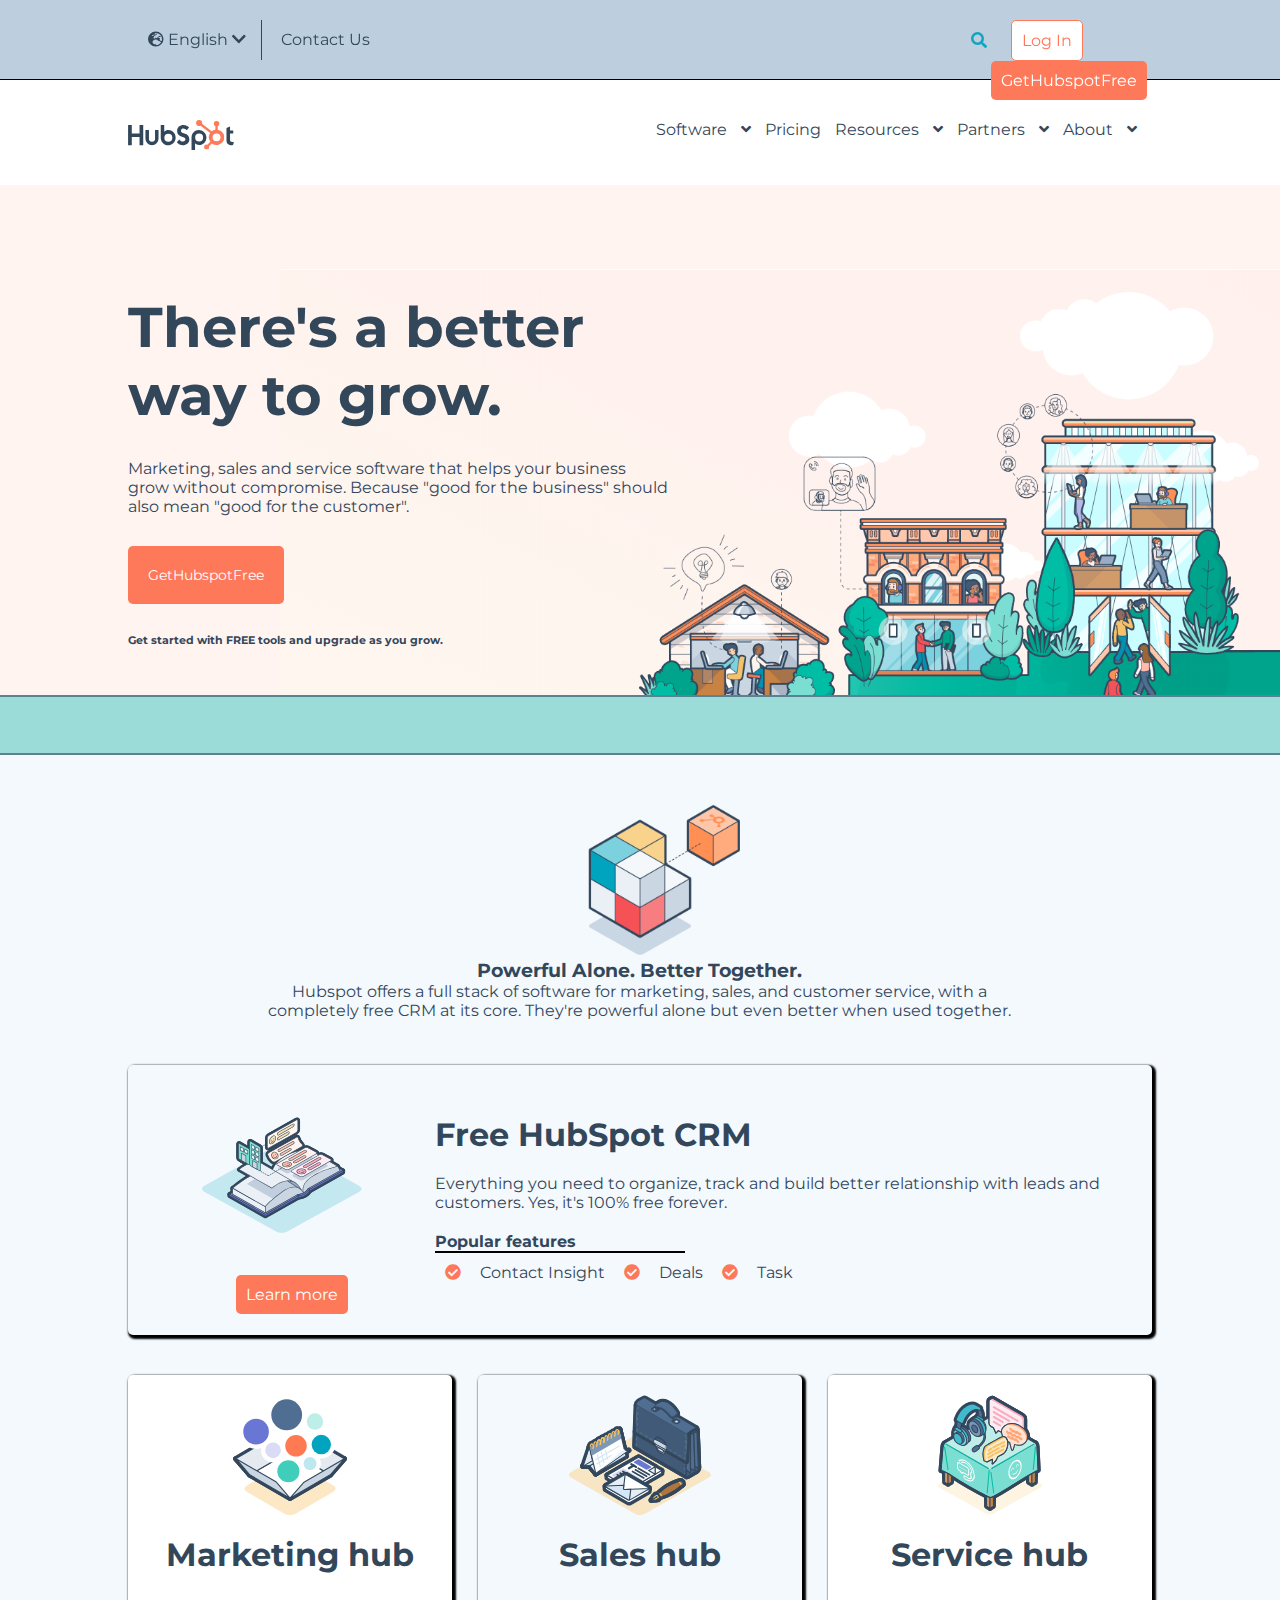
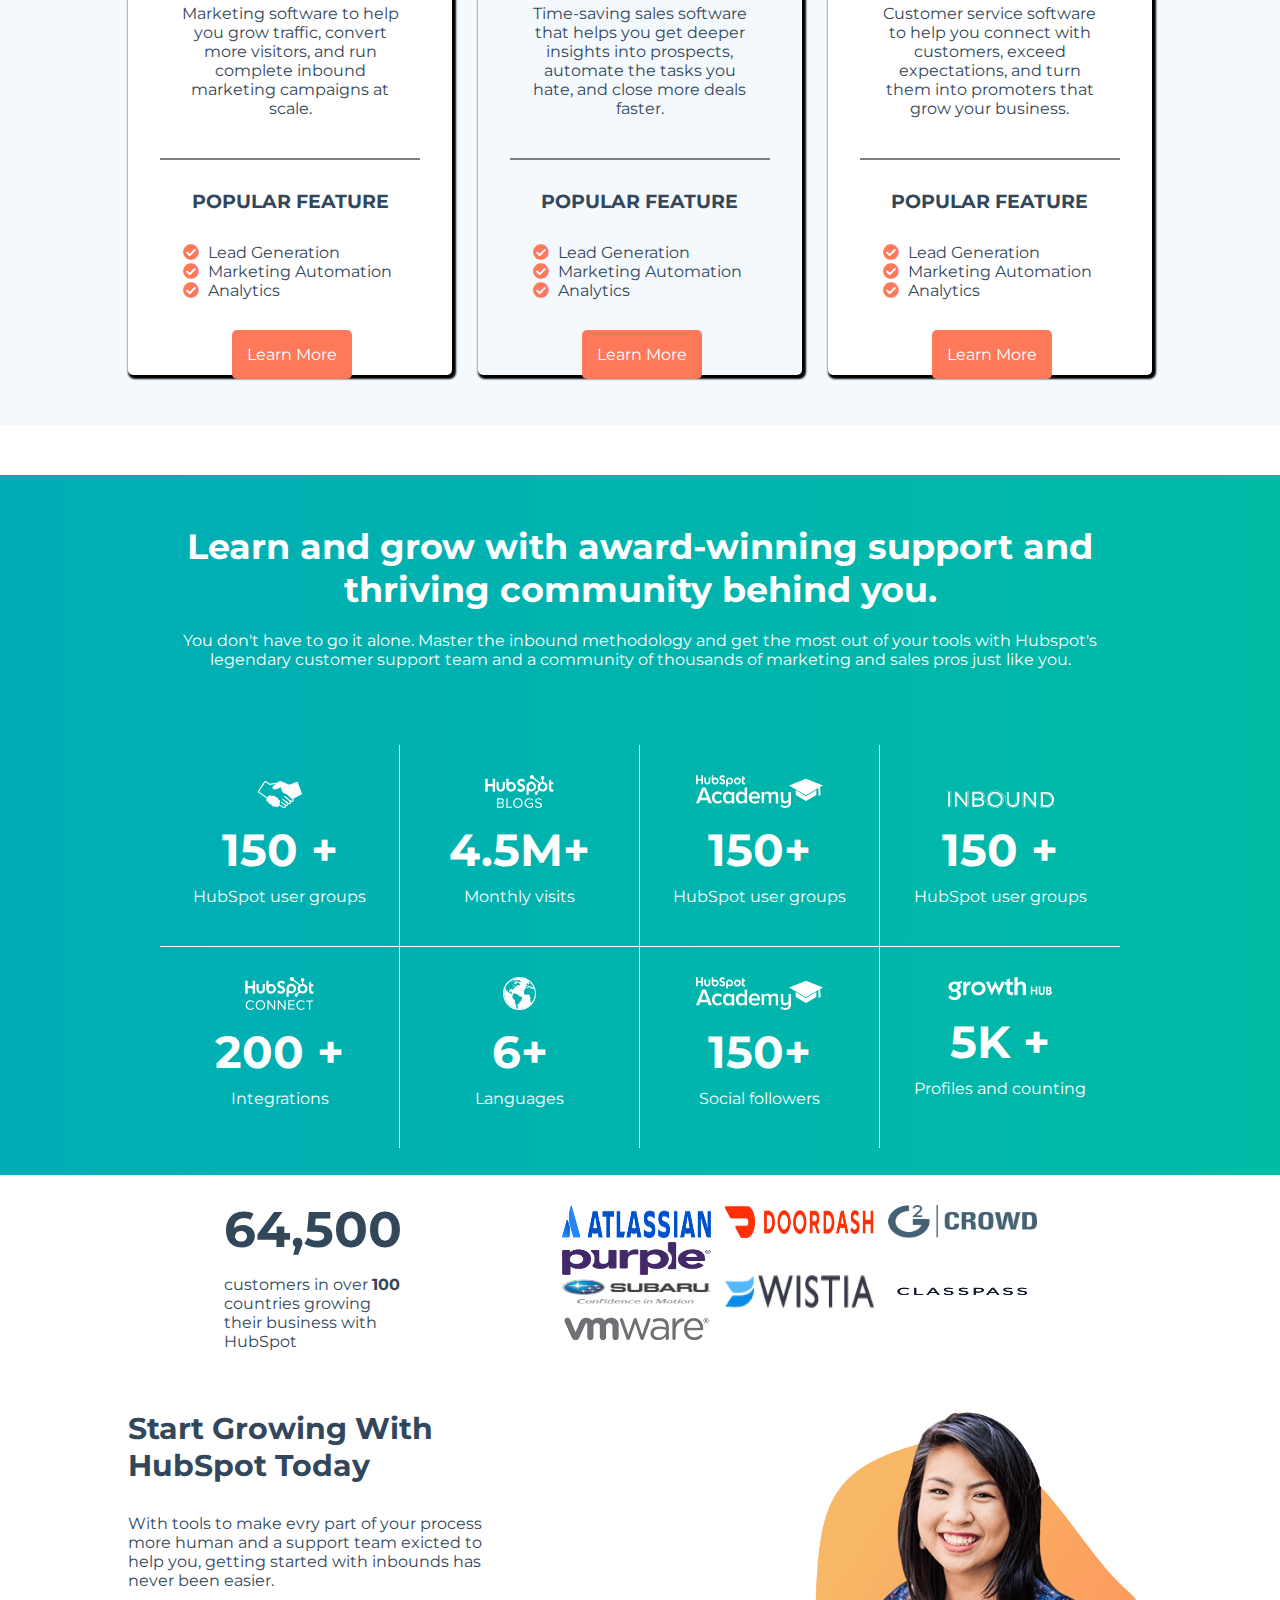
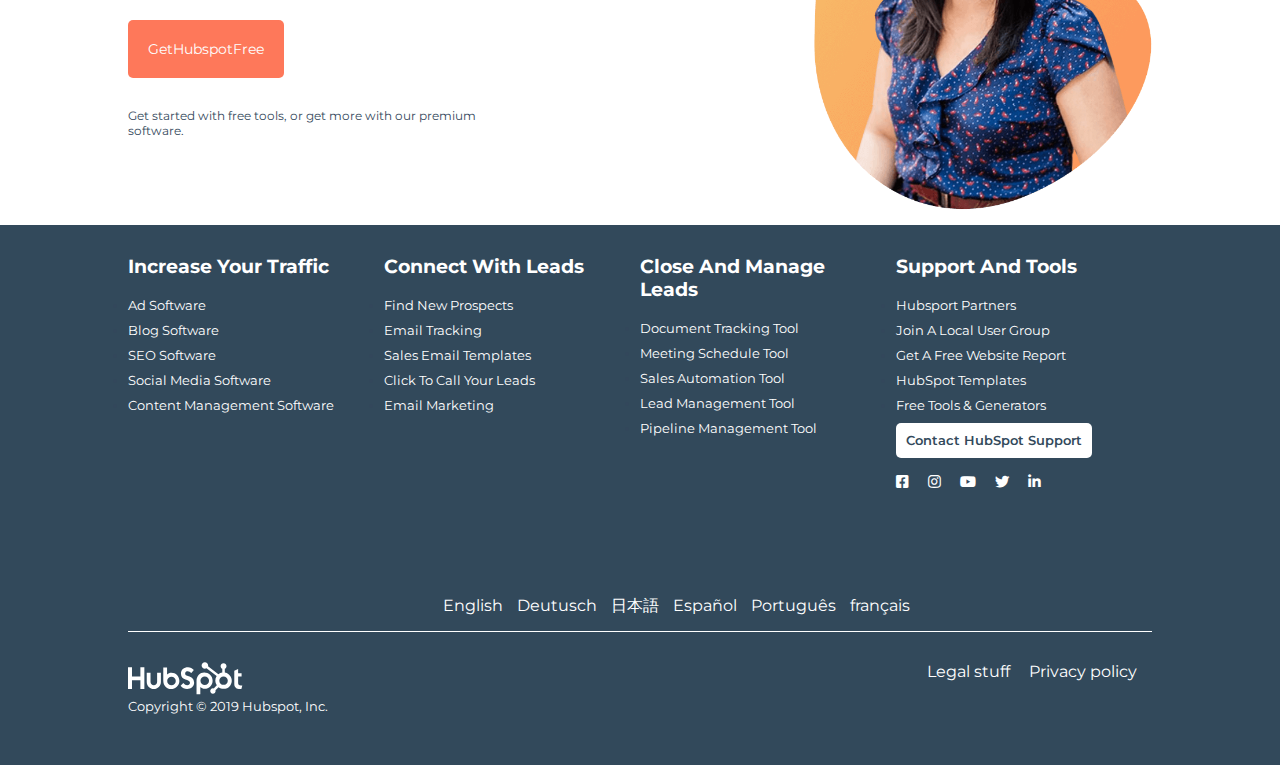
==== commit 701705c8: "minor bug fixes" ====
--- a/assets/index.html
+++ b/assets/index.html
@@ -119,9 +119,11 @@
 
   <div class="free-crm clearfix"> <!-- parte del free crm -->
     <div class="crm-book float-left"> <!-- parte 40% -->
-      <img src="img/book.svg" alt="libraccio">
-      <div class="btn orange-btn">
-        Learn more
+      <div class="the-book">
+        <img src="img/book.svg" alt="libraccio">
+        <div class="btn orange-btn">
+          Learn more
+        </div>
       </div>
     </div>
     <div class="crm-txt float-left"> <!-- parte 60% -->
@@ -138,7 +140,7 @@
           </h4>
         </div>
         <div class="pop-line float-left">
-          qua ci devo mettere la riga
+          
         </div>
       </div>
       <div class="pop-list">
@@ -177,7 +179,9 @@
           <p>
             Marketing software to help you grow traffic, convert more visitors, and run complete inbound marketing campaigns at scale.
           </p>
-          <hr>
+          <div class="fake-hr">
+
+          </div>
         </div>
         <div class="mini-box2">
           <h3>
@@ -212,7 +216,9 @@
           <p>
             Time-saving sales software that helps you get deeper insights into prospects, automate the tasks you hate, and close more deals faster.
           </p>
-          <hr>
+          <div class="fake-hr">
+
+          </div>
         </div>
         <div class="mini-box2">
           <h3>
@@ -247,7 +253,9 @@
           <p>
             Customer service software to help you connect with customers, exceed expectations, and turn them into promoters that grow your business.
           </p>
-          <hr>
+          <div class="fake-hr">
+
+          </div>
         </div>
         <div class="mini-box2">
           <h3>
@@ -641,25 +649,12 @@
     
       </div>
     </div>
-
-  </div>
-
-
+  </div>
 </footer>
 
-
-
-
-
-
-
-
 <script> /* grazie */
-  alert("suca pesante")
+  alert("plz help")
 </script>
-
-
-
 
 </body>
 </html>--- a/assets/css/style.css
+++ b/assets/css/style.css
@@ -70,6 +70,10 @@
 .nav-box1{
   height: 40px;
   line-height: 40px;
+}
+
+.nav-box1 a{
+  color: rgb(50, 73, 91);
 }
 
 .nav-box2{
@@ -216,7 +220,6 @@
 }
 
 /* parte che dice free crm */
-
 .grey-cube .free-crm{
   width: 80%;
   margin: auto;
@@ -224,7 +227,7 @@
   margin-bottom: 40px;
   height: 270px;
   border-radius: 5px;
-  box-shadow: 2px 2px 0px 0px black;
+  box-shadow: 2px 2px 2px 2px black;
 }
 
 .crm-book{
@@ -232,11 +235,18 @@
   height: 150px;
 }
 
+.the-book{
+  text-align: center;
+  padding: 10px;
+}
+
 .crm-book img{
-  height: 150px;
-  width: 150px;
+  text-align: center;
+  height: 160px;
+  width: 160px;
   line-height: 150px;
   display: block;
+  margin: 20px auto;
 }
 
 .crm-txt {
@@ -253,6 +263,13 @@
 }
 
 /* lista pop features */
+
+.pop-line{
+  padding-left: 50px;
+  display: inline-block;
+  width: 250px;
+  border-top: 2px solid black;
+}
 
 .pop-list ul{
   list-style: none;
@@ -286,7 +303,7 @@
   background-color: white;
   height: 600px;
   border-radius: 5px;
-  box-shadow: 2px 2px 0px 0px black;
+  box-shadow: 2px 2px 2px 2px black;
 }
 
 .sec{
@@ -294,7 +311,7 @@
   margin-left: 2.5%;
   margin-right: 2.5%;
   border-radius: 5px;
-  box-shadow: 2px 2px 0px 0px black;
+  box-shadow: 2px 2px 2px 2px black;
 }
 
 .box-threesec img{
@@ -318,6 +335,12 @@
   width: 70%;
   margin: 0 auto;
   height: 2px;
+}
+
+.mini-box .fake-hr{
+  width: 80%;
+  margin: auto;
+  border-bottom: 2px solid grey;
 }
 
 .mini-box2{
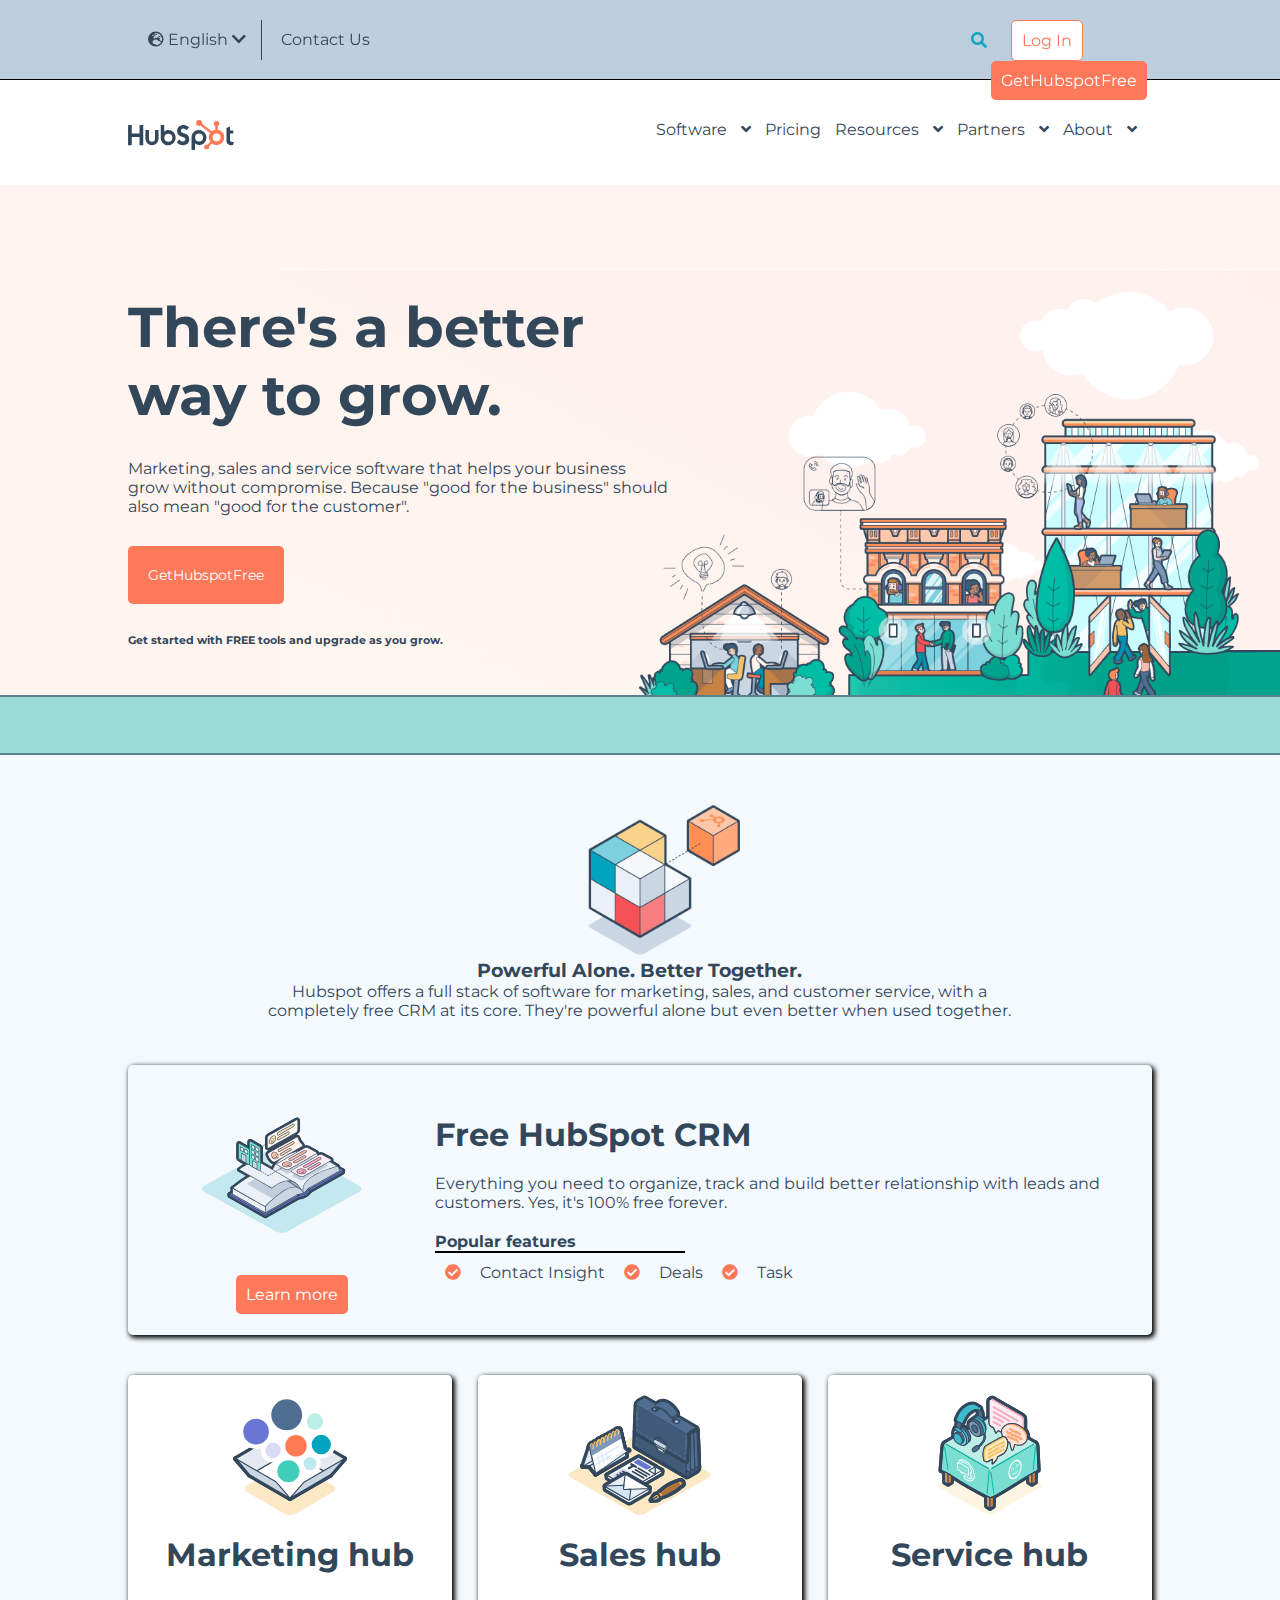
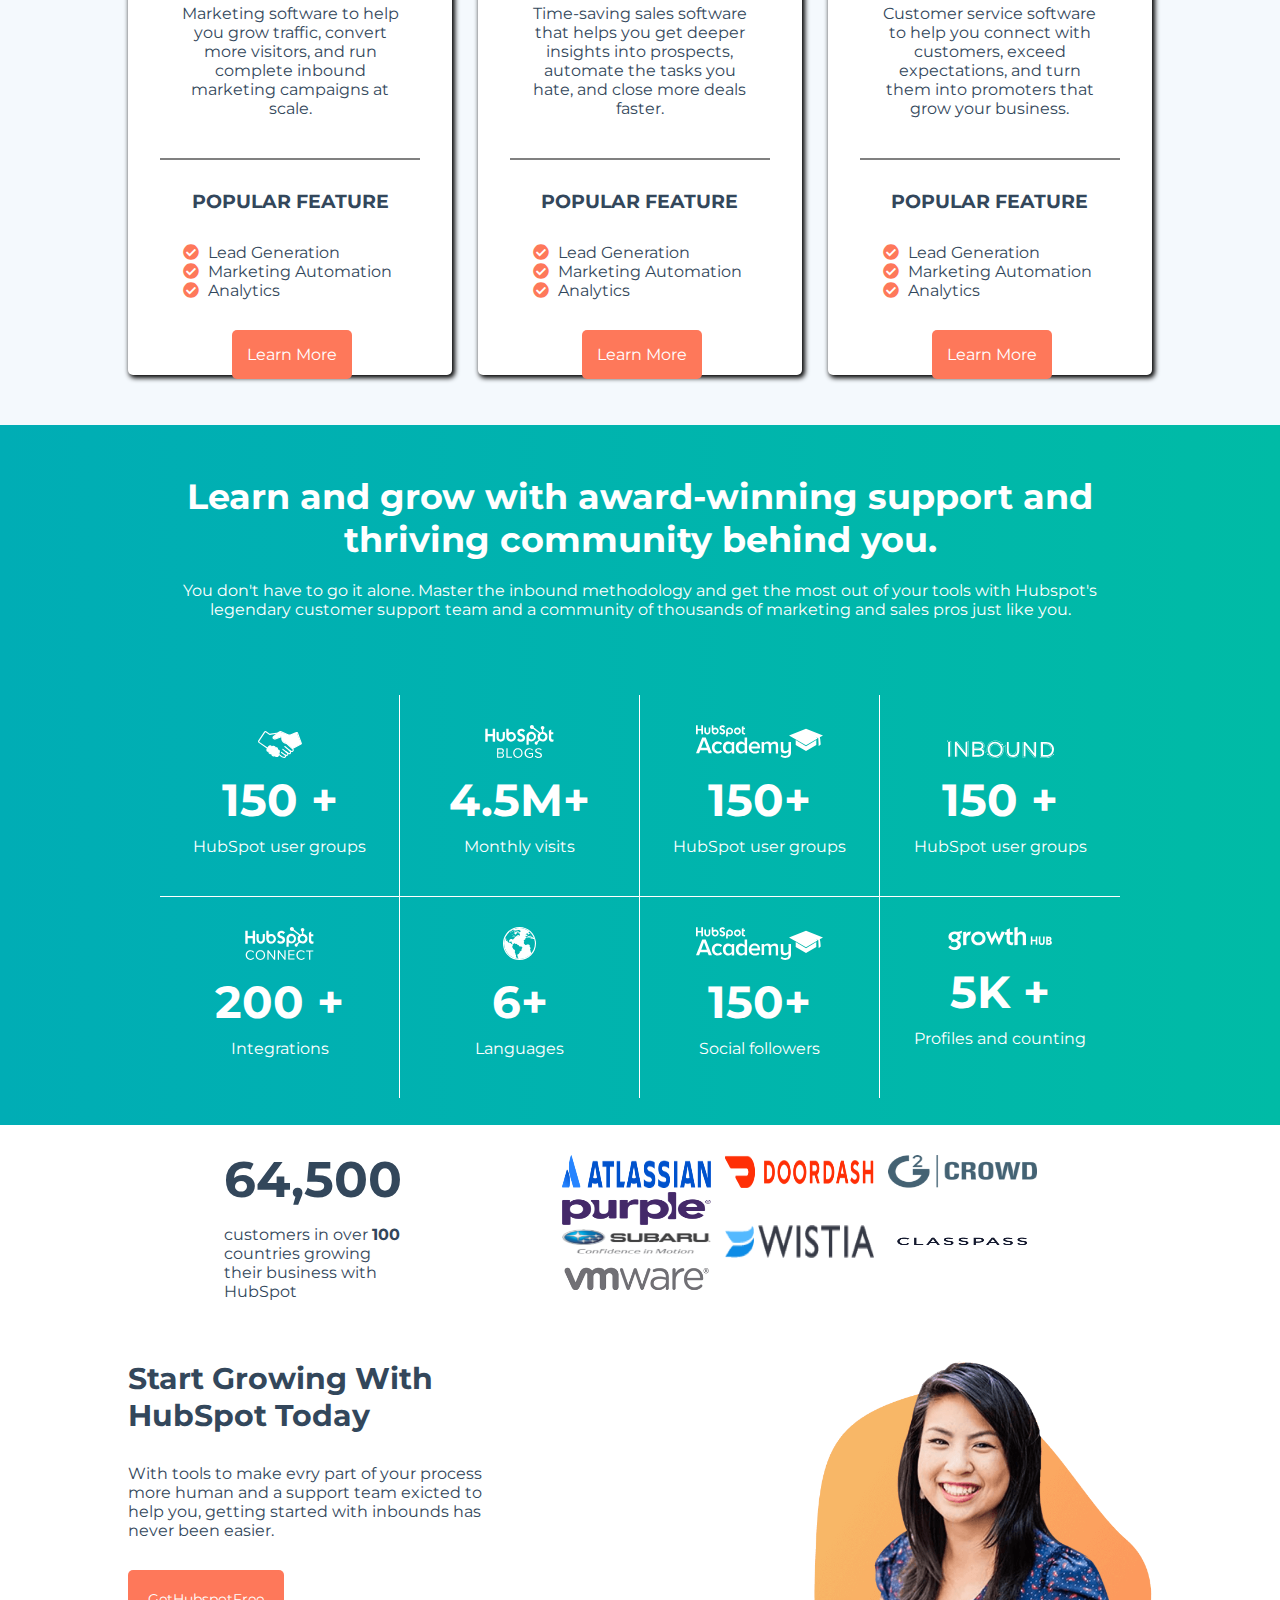
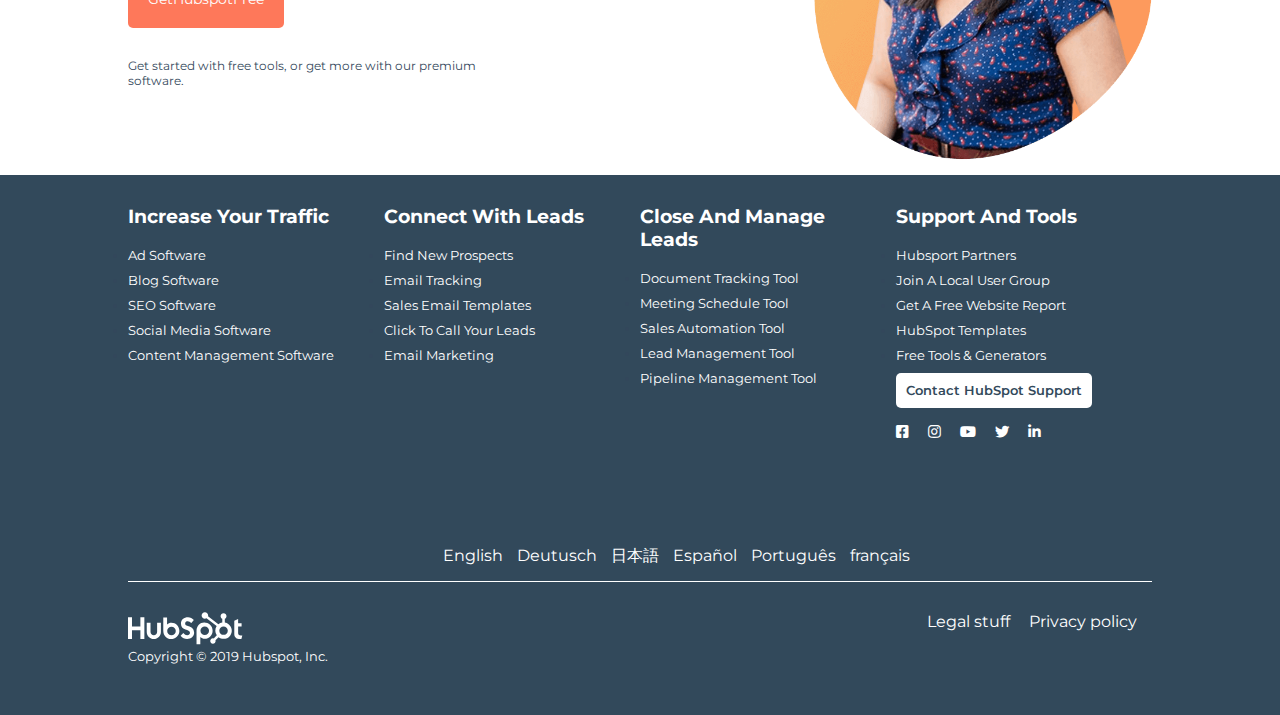
==== commit 058e74dc: "minor changes" ====
--- a/assets/index.html
+++ b/assets/index.html
@@ -86,9 +86,9 @@
           <h1>There's a better way to grow.</h1>
           <p>Marketing, sales and service software that helps your business grow without compromise. Because "good for the business" should also mean "good for the customer".</p>
         </div>
-        <a class="btn orange-btn big">
-          GetHubspotFree
-        </a>
+        <div class="btn orange-btn big">
+          <a href="#">GetHubspotFree</a>
+        </div>
         <h6>
           Get started with FREE tools and upgrade as you grow.
         </h6>
@@ -486,7 +486,6 @@
           <p class="smol">
             Get started with free tools, or get more with our premium software.
           </p>
-
         </div>
       </div>
 
--- a/assets/css/style.css
+++ b/assets/css/style.css
@@ -227,7 +227,7 @@
   margin-bottom: 40px;
   height: 270px;
   border-radius: 5px;
-  box-shadow: 2px 2px 2px 2px black;
+  box-shadow: 2px 2px 5px 1px black;
 }
 
 .crm-book{
@@ -296,14 +296,13 @@
   width: 80%;
   margin: auto;
   border-radius: 5px;
-  margin-bottom: 50px;
 }
 
 .first, .third{
-  background-color: white;
   height: 600px;
   border-radius: 5px;
-  box-shadow: 2px 2px 2px 2px black;
+  background-color: white;
+  box-shadow: 2px 2px 5px 1px black;
 }
 
 .sec{
@@ -311,7 +310,8 @@
   margin-left: 2.5%;
   margin-right: 2.5%;
   border-radius: 5px;
-  box-shadow: 2px 2px 2px 2px black;
+  background-color: white;
+  box-shadow: 2px 2px 5px 1px black;
 }
 
 .box-threesec img{
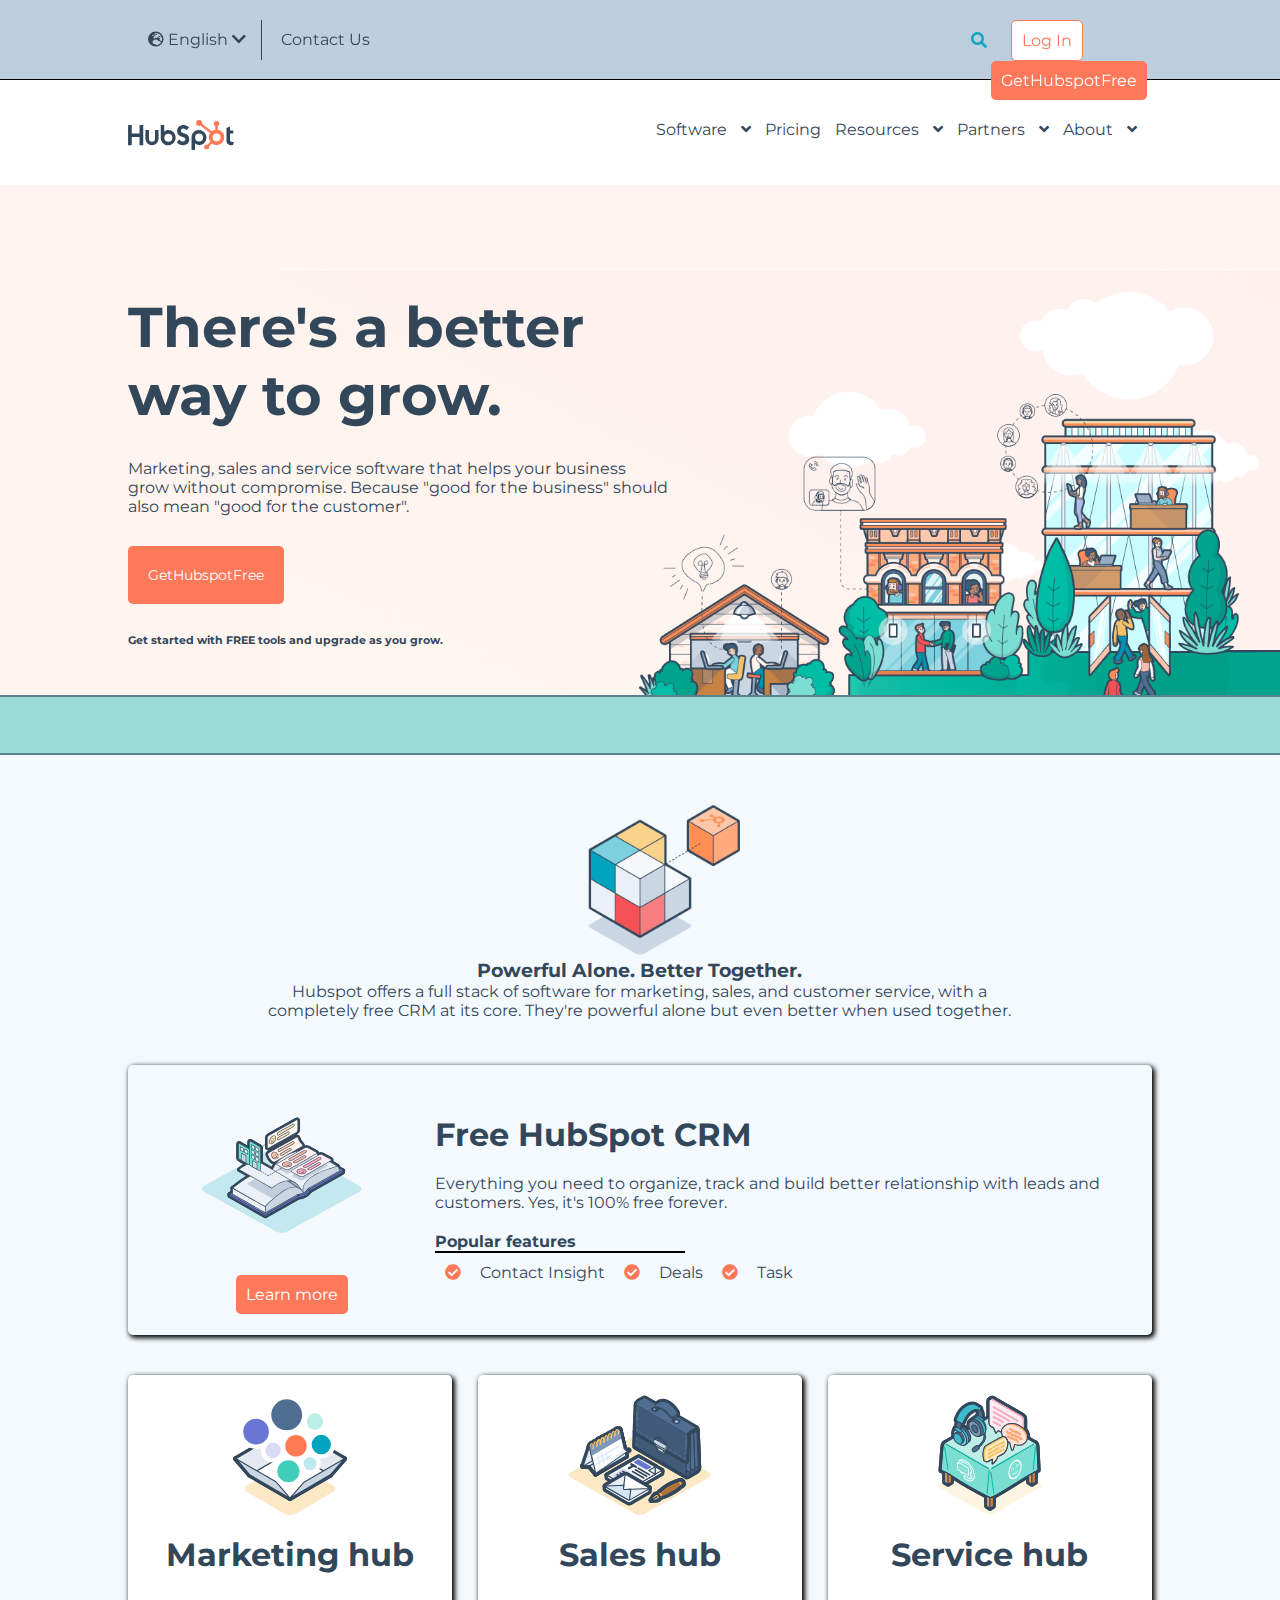
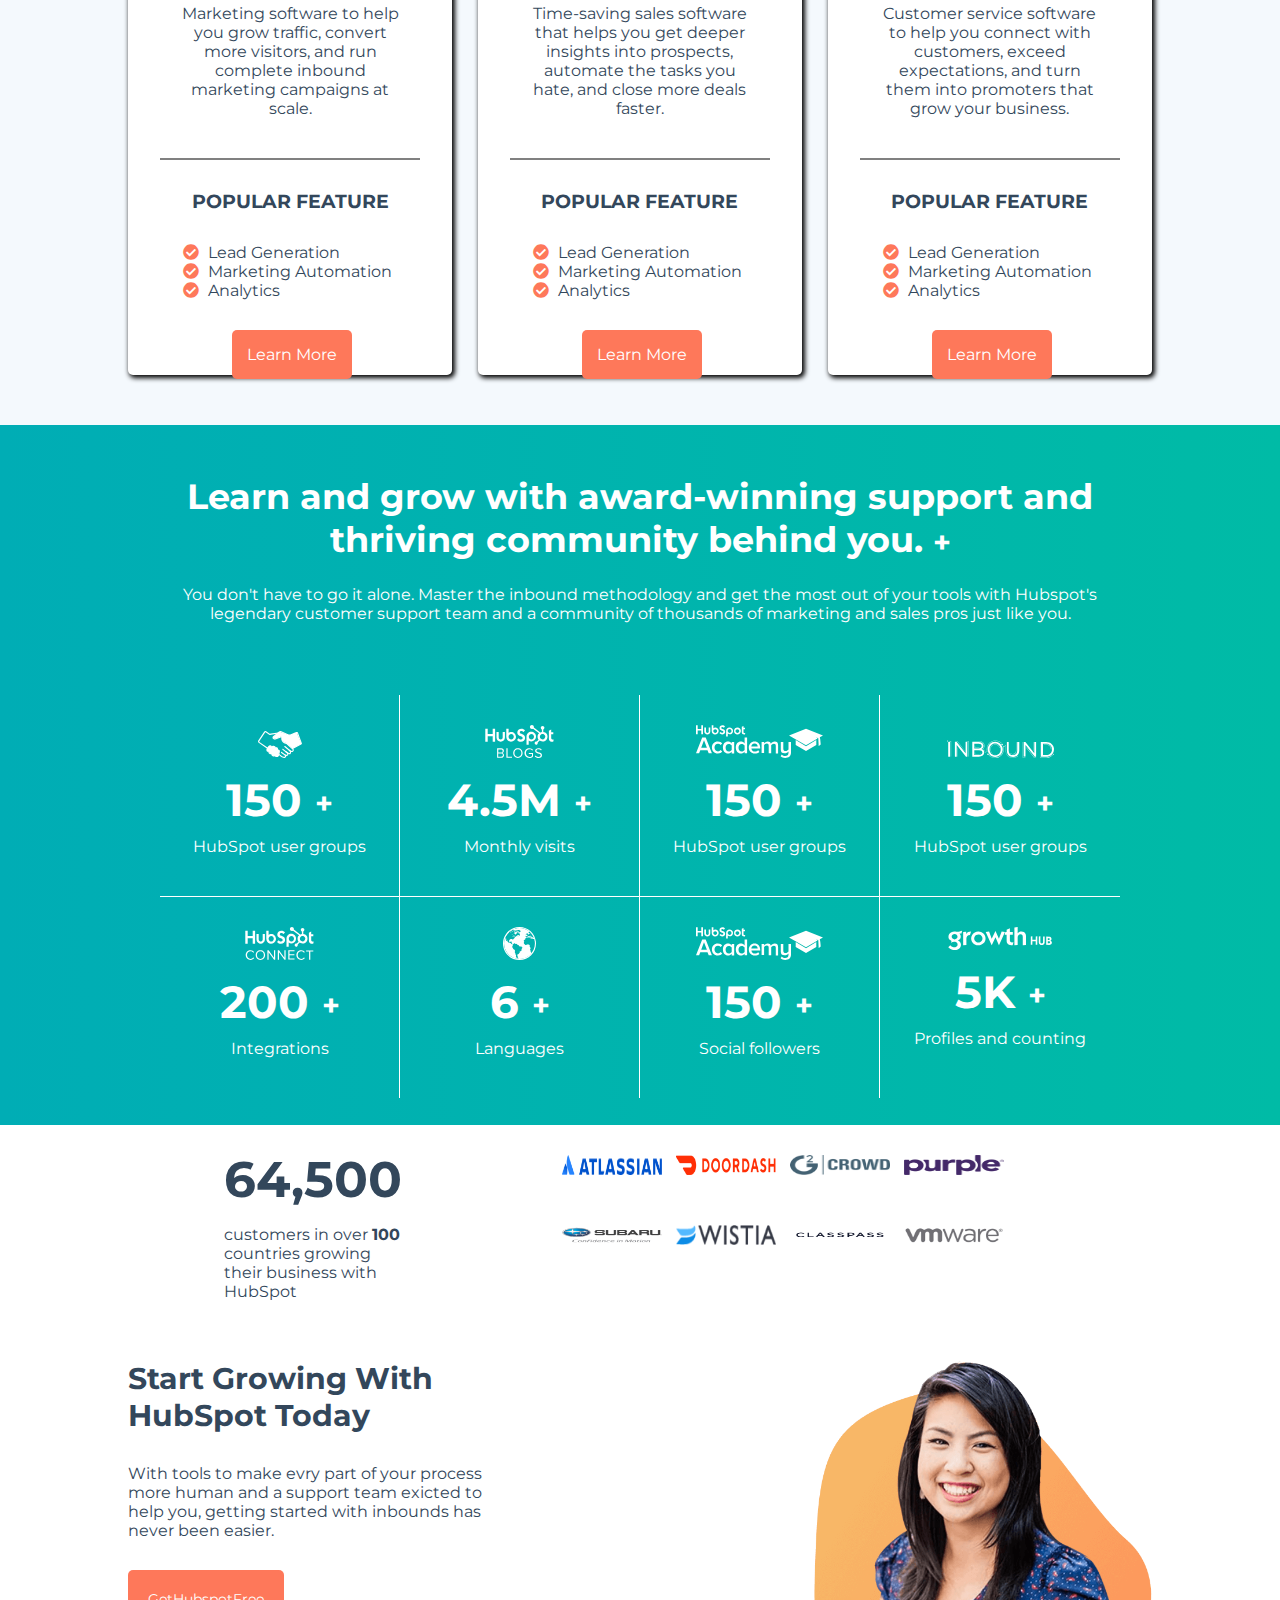
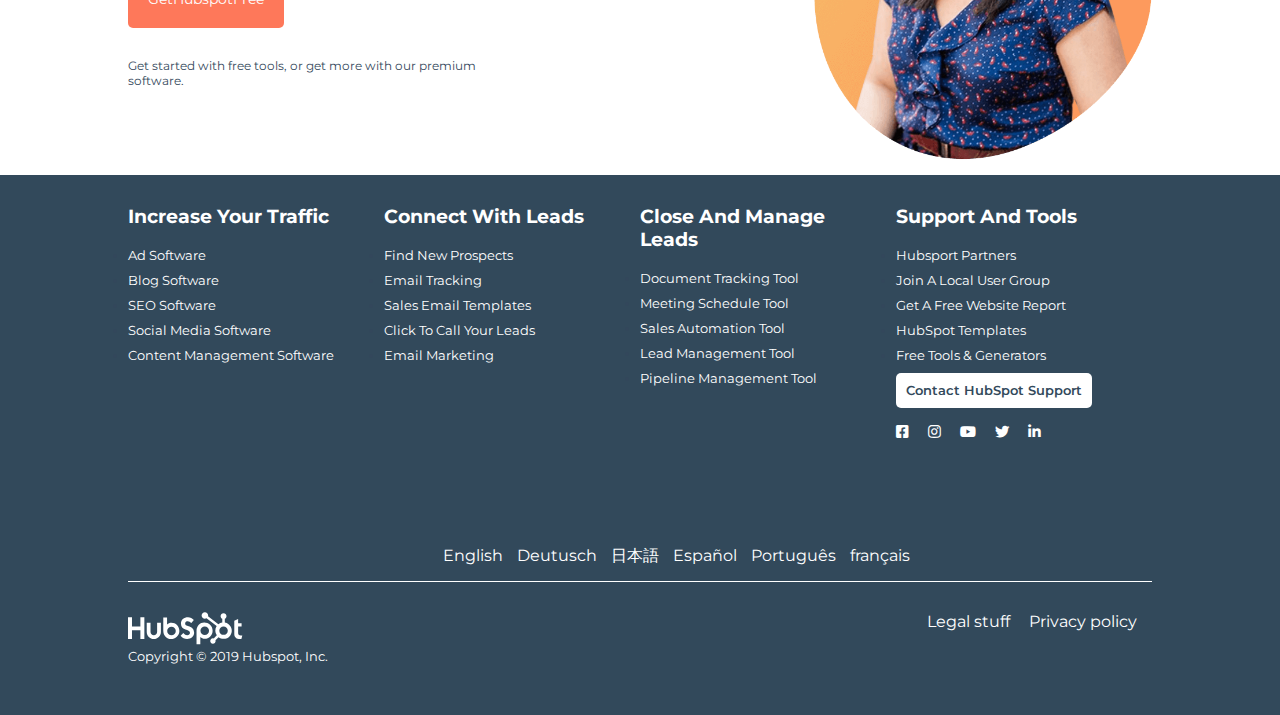
==== commit 0f257d07: "minor fix" ====
--- a/assets/index.html
+++ b/assets/index.html
@@ -103,7 +103,7 @@
   <div class="box-cubo">
     <div class="cubo"> <!-- questo è il box col cubo -->
       <div>
-        <img src="img/cube.webp" alt="">
+        <img src="img/cube.webp" alt="cubo">
       </div>
       <div class="cubo-txt">
         <h3>
@@ -172,7 +172,7 @@
     <div class="threebox clearfix">
       <div class="first w-33 float-left"> <!-- primo box -->
         <div class="mini-box">
-          <img src="img/buble.svg" alt="">
+          <img src="img/buble.svg" alt="boh">
           <h1>
             Marketing hub
           </h1>
@@ -209,7 +209,7 @@
 
       <div class="sec w-33 float-left"> <!-- secondo box -->
         <div class="mini-box">
-          <img src="img/office.svg" alt="">
+          <img src="img/office.svg" alt="office">
           <h1>
             Sales hub
           </h1>
@@ -246,7 +246,7 @@
 
       <div class="third w-33 float-left"> <!-- terzo box -->
         <div class="mini-box">
-          <img src="img/table.svg" alt="">
+          <img src="img/table.svg" alt="table">
           <h1>
             Service hub
           </h1>
@@ -304,7 +304,7 @@
           </div>
           <div class="grid-box2">
             <h2>
-              150 +
+              150
             </h2>
             <p>
               HubSpot user groups
@@ -318,7 +318,7 @@
           </div>
           <div class="grid-box2">
             <h2>
-              4.5M+
+              4.5M
             </h2>
             <p>
               Monthly visits
@@ -332,7 +332,7 @@
           </div>
           <div class="grid-box2">
             <h2>
-              150+
+              150
             </h2>
             <p>
               HubSpot user groups
@@ -346,7 +346,7 @@
           </div>
           <div class="grid-box2">
             <h2>
-              150 +
+              150
             </h2>
             <p>
               HubSpot user groups
@@ -361,7 +361,7 @@
           </div>
           <div class="grid-box2">
             <h2>
-              200 +
+              200
             </h2>
             <p>
               Integrations
@@ -375,7 +375,7 @@
           </div>
           <div class="grid-box2">
             <h2>
-              6+
+              6
             </h2>
             <p>
               Languages
@@ -389,7 +389,7 @@
           </div>
           <div class="grid-box2">
             <h2>
-              150+
+              150
             </h2>
             <p>
               Social followers
@@ -403,7 +403,7 @@
           </div>
           <div class="grid-box2">
             <h2>
-              5K +
+              5K
             </h2>
             <p>
               Profiles and counting
@@ -434,32 +434,32 @@
       <div class="line1"> <!-- prima fila di loghi -->
         <ul class="row1">
           <li>
-            <img src="img/atlasian.webp" alt="">
-          </li>
-          <li>
-            <img src="img/doordash.webp" alt="">
-          </li>
-          <li>
-            <img src="img/g2crowd.webp" alt="">
-          </li>
-          <li>
-            <img src="img/purple.webp" alt="">
+            <img src="img/atlasian.webp" alt="atlassian">
+          </li>
+          <li>
+            <img src="img/doordash.webp" alt="doordash">
+          </li>
+          <li>
+            <img src="img/g2crowd.webp" alt="g2crowd">
+          </li>
+          <li>
+            <img src="img/purple.webp" alt="purple">
           </li>
         </ul>
       </div>
       <div class="line2"> <!-- seconda fila di loghi -->
         <ul class="row2">
           <li>
-            <img src="img/subaru.webp" alt="">
-          </li>
-          <li>
-            <img src="img/wistia.webp" alt="">
-          </li>
-          <li>
-            <img src="img/classpass.webp" alt="">
-          </li>
-          <li>
-            <img src="img/vmware.webp" alt="">
+            <img src="img/subaru.webp" alt="subaru">
+          </li>
+          <li>
+            <img src="img/wistia.webp" alt="wistia">
+          </li>
+          <li>
+            <img src="img/classpass.webp" alt="classpass">
+          </li>
+          <li>
+            <img src="img/vmware.webp" alt="vmware">
           </li>
         </ul>
       </div>
@@ -589,11 +589,11 @@
               <a href="#">Contact HubSpot Support</a>
             </li>
             <li class="socials">
-              <i class="fab fa-facebook-square"></i>
-              <i class="fab fa-instagram"></i>
-              <i class="fab fa-youtube"></i>
-              <i class="fab fa-twitter"></i>
-              <i class="fab fa-linkedin-in"></i>
+              <a href="#"><i class="fab fa-facebook-square"></i></a>
+              <a href="#"><i class="fab fa-instagram"></i></a>
+              <a href="#"><i class="fab fa-youtube"></i></a>
+              <a href="#"><i class="fab fa-twitter"></i></a>
+              <a href="#"><i class="fab fa-linkedin-in"></i></a>
             </li>
           </ul>
         </div>
--- a/assets/css/style.css
+++ b/assets/css/style.css
@@ -48,6 +48,7 @@
   display: inline-block;
   border-radius: 5px;
   padding: 10px 10px;
+  cursor: pointer;
 }
 
 /* fixed navbar */
@@ -443,6 +444,13 @@
   border-bottom: none;
 }
 
+h2::after{
+  content: '\002B';
+  font-size: 30px;
+  line-height: 45px;
+  vertical-align: middle;
+}
+
 /* parte coi logos */
 .white-sec{
   height: 650px;
@@ -492,8 +500,8 @@
 }
 
 .logos img{
-  width: 149px;
-  height: 33px;
+  width: 100px;
+  height: 20px;
 }
 
 .logos .line1{
@@ -567,11 +575,20 @@
   font-size: 0.8em;
 }
 
+.lst a:hover{
+  color: aquamarine;
+}
+
 .btn.blue-btn{
   background-color: white;
   margin-bottom: 15px;
 }
 
+.btn.blue-btn:hover{
+  background-color: rgb(207, 206, 206);
+  
+}
+
 .btn.blue-btn a{
   color: rgb(50, 73, 91);
   font-weight: 600;
@@ -585,6 +602,10 @@
 
 li.socials i{
   padding-right: 15px;
+}
+
+.socials:hover{
+  color: aquamarine;
 }
 
 .langs{
@@ -604,6 +625,10 @@
   padding-right: 10px;
 }
 
+.langs a:hover{
+  color: aquamarine;
+}
+
 .credits{
   border-top: 1px solid white;
   padding-top: 30px;
@@ -626,5 +651,4 @@
 .legal li{
   display: inline-block;
   padding-right: 15px;
-}
-
+}